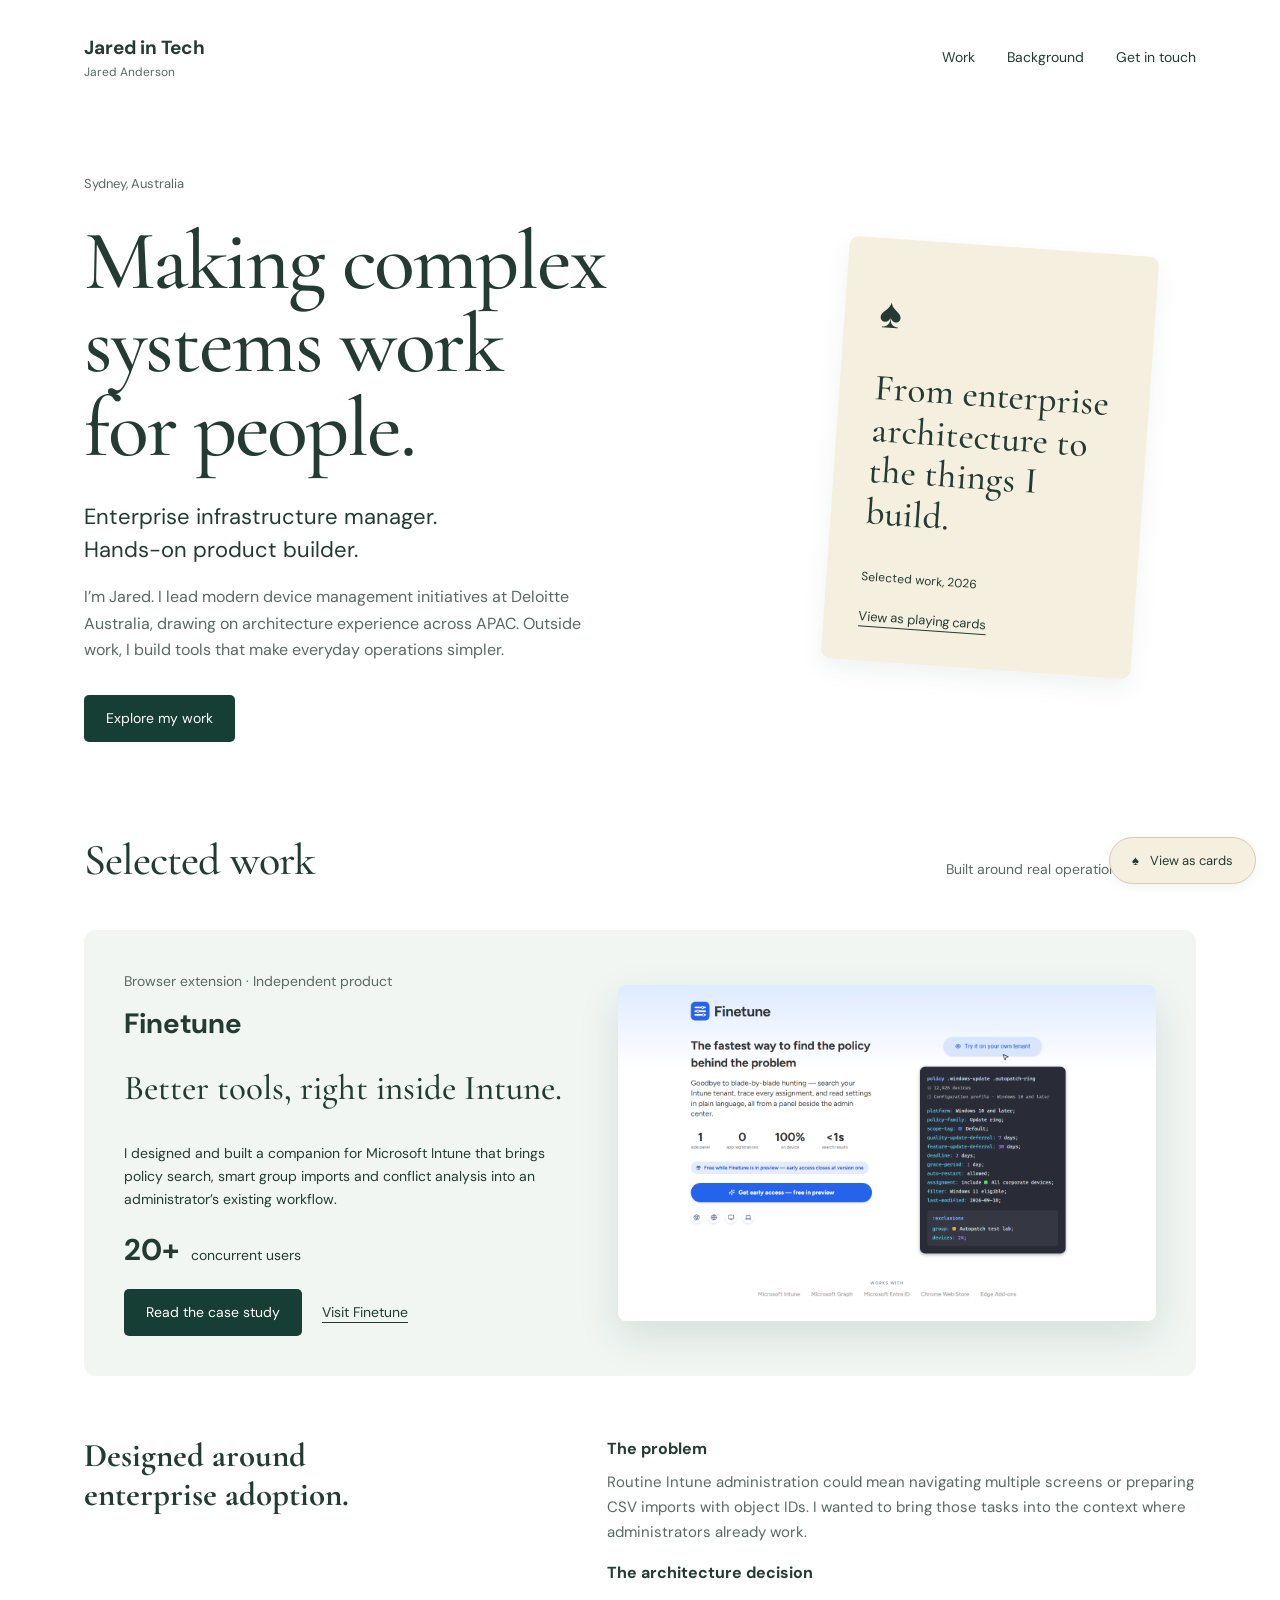
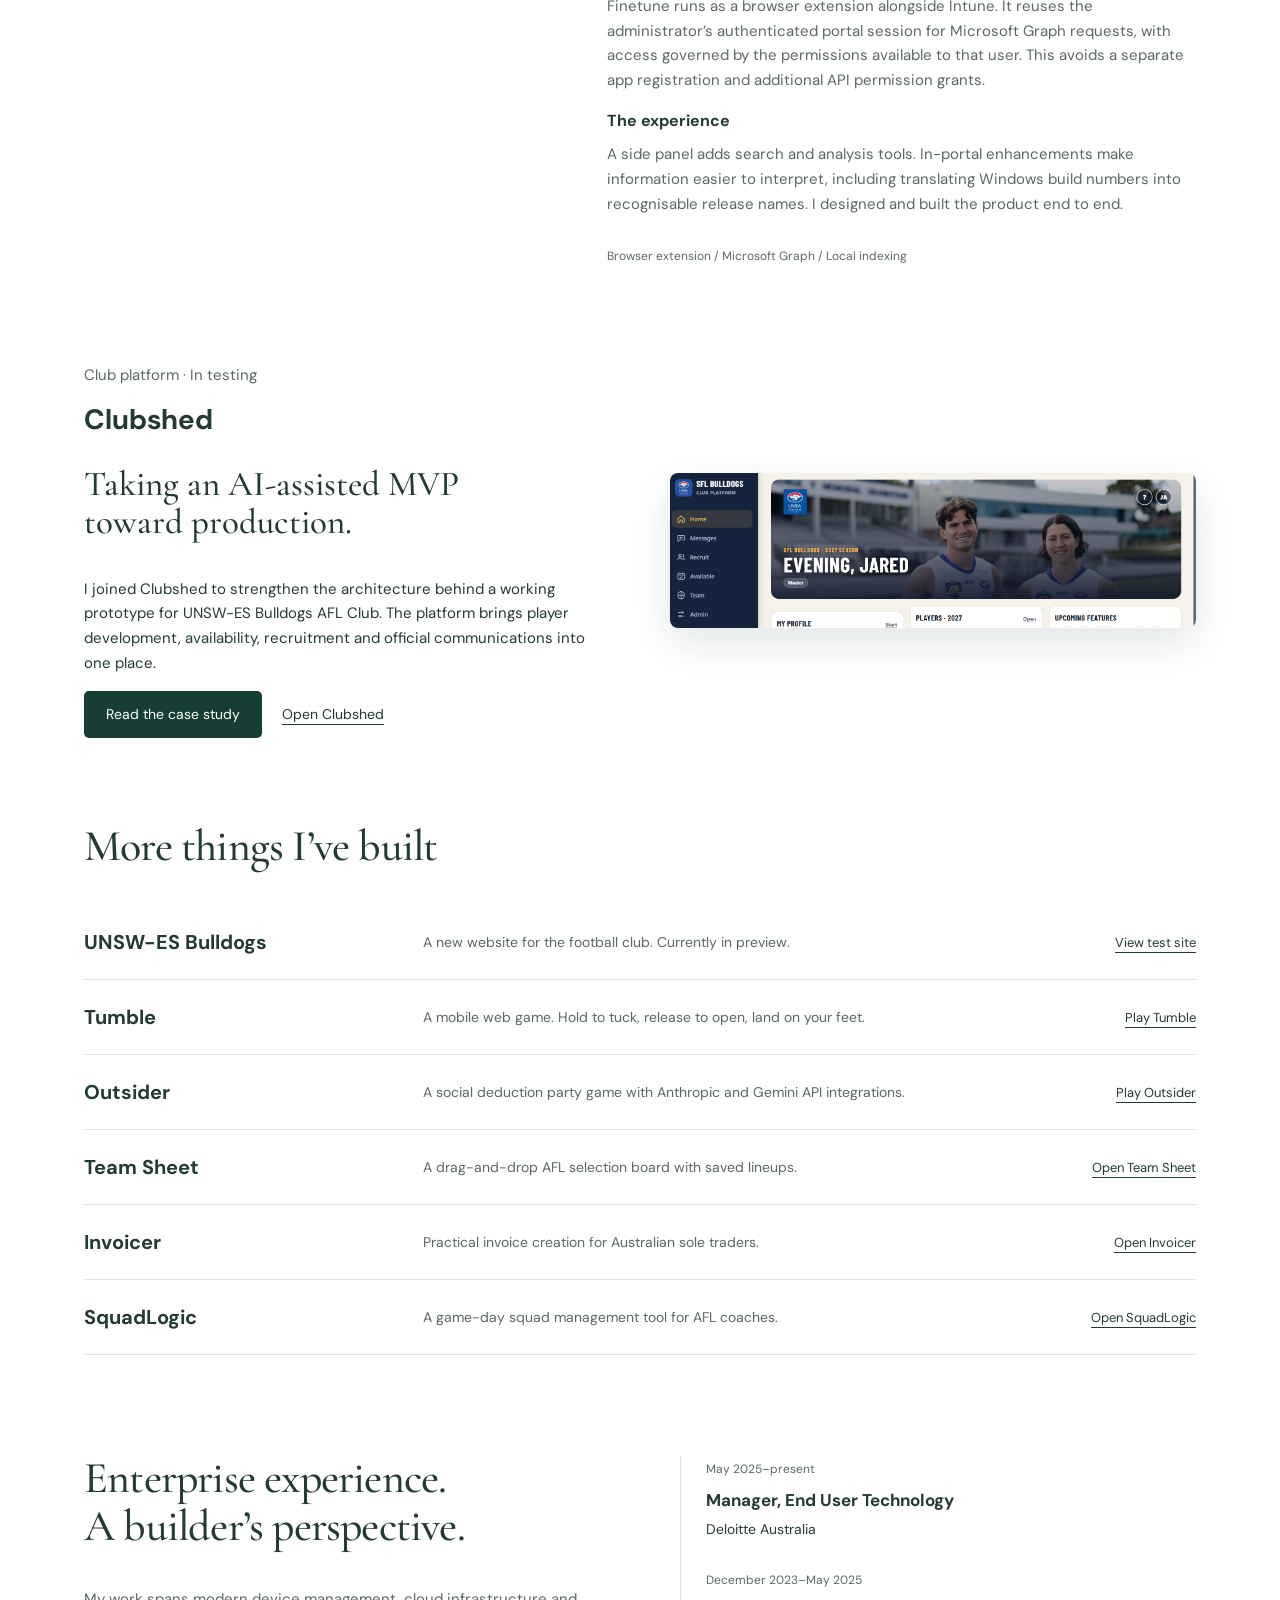
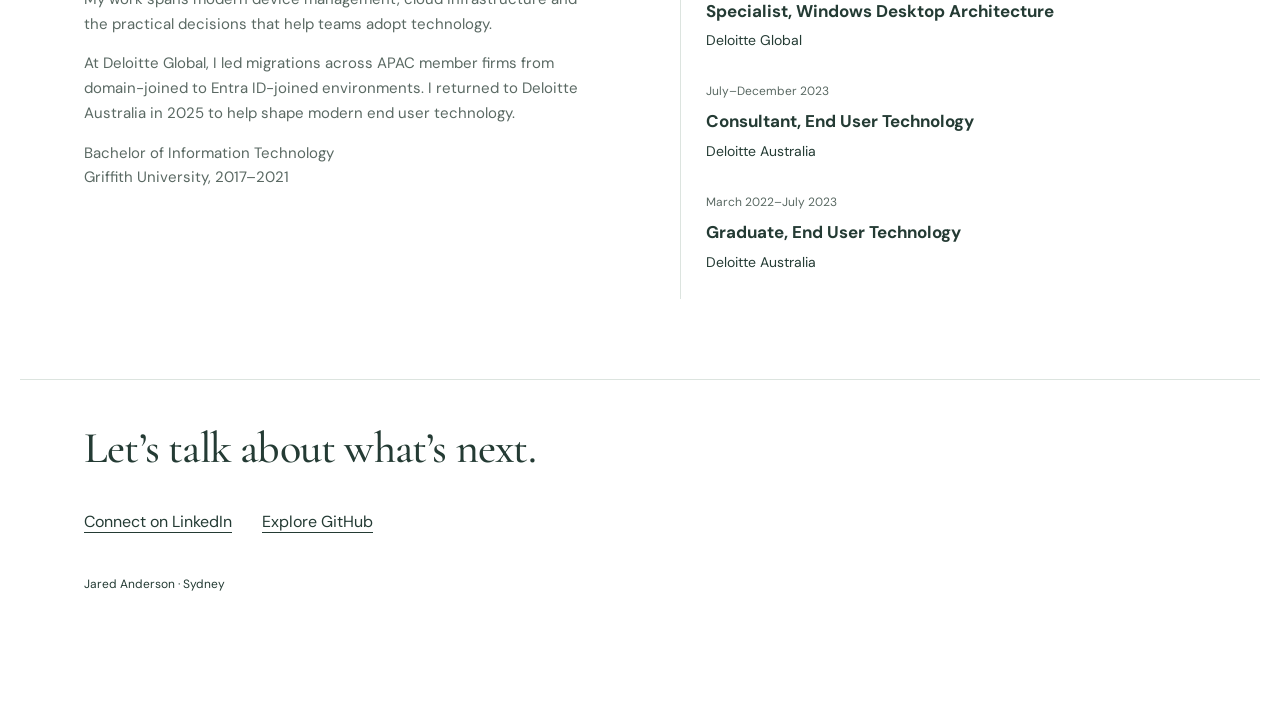
==== index.html @ 67d34db1 "Add portfolio favicon and site metadata" ====
<!doctype html>
<html lang="en"><head><meta charset="utf-8"><meta name="viewport" content="width=device-width,initial-scale=1"><meta name="theme-color" content="#ffffff"><title>Jared Anderson — Architecture & products</title><link rel="preconnect" href="https://fonts.googleapis.com"><link rel="preconnect" href="https://fonts.gstatic.com" crossorigin><link href="https://fonts.googleapis.com/css2?family=Cormorant+Garamond:wght@500;600&family=DM+Sans:wght@400;500;600;700&display=swap" rel="stylesheet"><link rel="stylesheet" href="style.css">
  <link rel="icon" href="/favicon.ico" sizes="any">
  <link rel="apple-touch-icon" href="/assets/apple-touch-icon.png">
  <link rel="canonical" href="https://jaredin.tech/">
  <meta name="description" content="Enterprise infrastructure and independent product work by Jared Anderson. Explore Finetune, Clubshed and selected projects.">
  <meta property="og:type" content="website">
  <meta property="og:title" content="Jared Anderson | Architecture &amp; products">
  <meta property="og:description" content="Enterprise infrastructure and independent product work by Jared Anderson. Explore Finetune, Clubshed and selected projects.">
  <meta property="og:url" content="https://jaredin.tech/">
  <meta property="og:image" content="https://jaredin.tech/assets/portfolio-share.png">
  <meta property="og:image:alt" content="Jared Anderson — architecture and products portfolio">
  <meta name="twitter:card" content="summary_large_image">
</head>
<body><a class="skip" href="#main">Skip to content</a><header><a class="brand" href="index.html">Jared in Tech<span>Jared Anderson</span></a><nav aria-label="Main navigation"><a href="#work">Work</a><a href="#background">Background</a><a href="https://www.linkedin.com/in/jando-/">Get in touch</a></nav></header>
<main id="main"><section class="hero"><div><p class="intro">Sydney, Australia</p><h1>Making complex<br>systems work<br>for people.</h1><p class="lead">Enterprise infrastructure manager.<br>Hands-on product builder.</p><p class="bio">I’m Jared. I lead modern device management initiatives at Deloitte Australia, drawing on architecture experience across APAC. Outside work, I build tools that make everyday operations simpler.</p><a class="button" href="#work">Explore my work</a></div><aside class="hero-note"><span class="suit" aria-hidden="true">♠</span><p>From enterprise<br>architecture to<br>the things I build.</p><span>Selected work, 2026</span><a href="cards.html">View as playing cards</a></aside></section>
<section id="work" class="work"><div class="section-title"><h2>Selected work</h2><p>Built around real operational problems.</p></div><article id="finetune" class="feature"><div class="project-copy"><p class="context">Browser extension · Independent product</p><h3>Finetune</h3><p class="project-lead">Better tools, right inside Intune.</p><p>I designed and built a companion for Microsoft Intune that brings policy search, smart group imports and conflict analysis into an administrator’s existing workflow.</p><p class="result"><strong>20+</strong> concurrent users</p><div class="links"><a class="button" href="#finetune-story">Read the case study</a><a href="https://finetune.tools">Visit Finetune</a></div></div><a class="product-image" href="https://finetune.tools" aria-label="Visit Finetune"><img src="assets/finetune-preview.png" alt="Finetune interface preview" width="1200" height="800"></a></article>
<div id="finetune-story" class="story"><h3>Designed around enterprise adoption.</h3><div><h4>The problem</h4><p>Routine Intune administration could mean navigating multiple screens or preparing CSV imports with object IDs. I wanted to bring those tasks into the context where administrators already work.</p><h4>The architecture decision</h4><p>Finetune runs as a browser extension alongside Intune. It reuses the administrator’s authenticated portal session for Microsoft Graph requests, with access governed by the permissions available to that user. This avoids a separate app registration and additional API permission grants.</p><h4>The experience</h4><p>A side panel adds search and analysis tools. In-portal enhancements make information easier to interpret, including translating Windows build numbers into recognisable release names. I designed and built the product end to end.</p><p class="stack">Browser extension / Microsoft Graph / Local indexing</p></div></div>
<article id="clubshed" class="clubshed"><div><p class="context">Club platform · In testing</p><h3>Clubshed</h3><p class="project-lead">Taking an AI-assisted MVP<br>toward production.</p><p>I joined Clubshed to strengthen the architecture behind a working prototype for UNSW-ES Bulldogs AFL Club. The platform brings player development, availability, recruitment and official communications into one place.</p><div class="links"><a class="button" href="clubshed.html">Read the case study</a><a href="https://unsw.clubshed.app/">Open Clubshed</a></div></div><a class="product-image" href="https://unsw.clubshed.app/"><img src="assets/clubshed-dashboard.png" width="1657" height="488" alt="Clubshed dashboard for UNSW-ES Bulldogs showing the club banner and navigation" loading="lazy"></a></article>

<div class="section-title"><h2>More things I’ve built</h2></div><div class="project-list">
<a href="https://newbulldogs.clubshed.app"><h3>UNSW-ES Bulldogs</h3><p>A new website for the football club. Currently in preview.</p><span>View test site</span></a>
<a href="tumble.html"><h3>Tumble</h3><p>A mobile web game. Hold to tuck, release to open, land on your feet.</p><span>Play Tumble</span></a>
<a href="https://jaredando.github.io/Outsider"><h3>Outsider</h3><p>A social deduction party game with Anthropic and Gemini API integrations.</p><span>Play Outsider</span></a>
<a href="https://jaredando.github.io/AFLselector/?view=1"><h3>Team Sheet</h3><p>A drag-and-drop AFL selection board with saved lineups.</p><span>Open Team Sheet</span></a>
<a href="https://jaredando.github.io/soletrader"><h3>Invoicer</h3><p>Practical invoice creation for Australian sole traders.</p><span>Open Invoicer</span></a>
<a href="https://jaredando.github.io/SquadLogic"><h3>SquadLogic</h3><p>A game-day squad management tool for AFL coaches.</p><span>Open SquadLogic</span></a></div></section>
<section id="background" class="background"><div><h2>Enterprise experience.<br>A builder’s perspective.</h2><p>My work spans modern device management, cloud infrastructure and the practical decisions that help teams adopt technology.</p><p>At Deloitte Global, I led migrations across APAC member firms from domain-joined to Entra ID-joined environments. I returned to Deloitte Australia in 2025 to help shape modern end user technology.</p><p>Bachelor of Information Technology<br>Griffith University, 2017–2021</p></div><ol class="career"><li><span>May 2025–present</span><h3>Manager, End User Technology</h3><p>Deloitte Australia</p></li><li><span>December 2023–May 2025</span><h3>Specialist, Windows Desktop Architecture</h3><p>Deloitte Global</p></li><li><span>July–December 2023</span><h3>Consultant, End User Technology</h3><p>Deloitte Australia</p></li><li><span>March 2022–July 2023</span><h3>Graduate, End User Technology</h3><p>Deloitte Australia</p></li></ol></section></main>
<footer><h2>Let’s talk about what’s next.</h2><div><a href="https://www.linkedin.com/in/jando-/">Connect on LinkedIn</a><a href="https://github.com/jaredando">Explore GitHub</a></div><p>Jared Anderson · Sydney</p></footer><a class="mode" href="cards.html"><span aria-hidden="true">♠</span> View as cards</a></body></html>
---- style.css ----
:root{--green:#173e34;--ink:#243b34;--muted:#5a6963;--cream:#f5efdf;--line:#dce4df}*{box-sizing:border-box}html{scroll-behavior:smooth;scroll-padding-top:30px}body{margin:0;background:white;color:var(--ink);font:16px/1.65 'DM Sans',sans-serif}a{color:inherit;text-underline-offset:5px}a:hover{color:#326f56}a:focus-visible,summary:focus-visible{outline:3px solid #b78932;outline-offset:5px}header,main,footer{max-width:1240px;margin:auto;padding-left:64px;padding-right:64px}header{display:flex;justify-content:space-between;align-items:center;padding-top:32px;padding-bottom:25px}.brand{text-decoration:none;font-size:19px;font-weight:700}.brand span{display:block;font-weight:400;font-size:12px;color:var(--muted)}nav{display:flex;gap:32px}nav a{font-size:14px;text-decoration:none;padding:10px 0}h1,h2,h3,p{margin-top:0}h1,h2,.project-lead,.hero-note p{font-family:'Cormorant Garamond',serif;font-weight:500}h1{font-size:clamp(55px,6.6vw,88px);line-height:.99;letter-spacing:-2px;margin:25px 0 30px}h2{font-size:44px;line-height:1.08;letter-spacing:-.8px}h3{font-size:28px;line-height:1.2}p{max-width:65ch}h1,h2,h3{text-wrap:balance}.hero{display:grid;grid-template-columns:1.5fr 1fr;gap:80px;align-items:center;padding:65px 0 95px}.intro,.context{font-size:13px;color:var(--muted)}.lead{font-size:22px;line-height:1.5;margin-bottom:18px}.bio{max-width:500px;color:var(--muted)}.button{display:inline-block;background:var(--green);color:white;padding:12px 22px;border-radius:5px;text-decoration:none;font-size:14px}.button:hover{background:#275b48;color:white}.hero .button{margin-top:15px}.hero-note{background:var(--cream);padding:40px 35px 32px;border-radius:9px;transform:rotate(4deg);max-width:310px;justify-self:center;box-shadow:0 10px 25px #173e3410}.suit{font-size:42px}.hero-note p{font-size:37px;line-height:1.12;margin:20px 0 35px}.hero-note>span:last-of-type{font-size:12px;display:block}.hero-note a{font-size:13px;display:inline-block;margin-top:18px}.section-title{display:flex;align-items:baseline;justify-content:space-between;gap:20px;margin-bottom:35px}.section-title h2{margin-bottom:0}.section-title p{color:var(--muted);font-size:14px}.feature{display:grid;grid-template-columns:1fr 1.2fr;gap:45px;align-items:center;background:#f1f6f3;border-radius:12px;padding:40px}.project-lead{font-size:35px;line-height:1.1}.project-copy>p:not(.project-lead){font-size:14px}.result strong{font-size:30px;margin-right:8px}.links{display:flex;gap:20px;align-items:center;font-size:14px;flex-wrap:wrap}.product-image{display:block}.product-image img{display:block;width:100%;height:auto;border-radius:8px;box-shadow:0 15px 40px #173e3420}.story{display:grid;grid-template-columns:1fr 1.3fr;gap:70px;padding:60px 0 85px}.story h3{font-family:'Cormorant Garamond',serif;font-size:33px}.story h4{font-size:16px;margin:0 0 8px}.story p{font-size:15px;color:var(--muted)}.stack{font-size:12px!important;padding-top:15px}.clubshed{display:grid;grid-template-columns:1fr 1fr;gap:60px;align-items:center}.clubshed p{font-size:15px}.clubshed .project-lead{font-size:35px}.architecture{background:var(--green);color:white;border-radius:12px;padding:38px 25px;text-align:center}.architecture>span{display:block;padding:12px;border:1px solid #86a294;border-radius:5px}.branch{display:grid;grid-template-columns:1fr 1fr;gap:15px;padding-top:35px}.branch>div{background:#ffffff0d;border:1px solid #86a294;border-radius:5px;padding:18px 8px}.branch b{font-size:13px}.branch p,.architecture>p{font-size:12px;margin:8px 0}.architecture>p{margin-top:24px}.project-list>a{display:grid;grid-template-columns:1fr 2fr 120px;gap:25px;align-items:center;padding:25px 0;border-bottom:1px solid var(--line);text-decoration:none}.project-list h3{font-size:20px;margin:0}.project-list p{font-size:14px;margin:0;color:var(--muted)}.project-list span{font-size:13px;text-align:right;text-decoration:underline}.background{display:grid;grid-template-columns:1fr 1fr;gap:80px;padding:100px 0 80px}.background>div>p{color:var(--muted);font-size:15px}.career{list-style:none;margin:0;padding:0}.career li{padding:0 0 25px 25px;border-left:1px solid var(--line)}.career span{font-size:12px;color:var(--muted)}.career h3{font-size:17px;margin:8px 0}.career p{font-size:14px;margin:0}footer{padding-top:45px;padding-bottom:100px;border-top:1px solid var(--line)}footer div{display:flex;gap:30px}footer p{font-size:12px;margin-top:40px}.mode{position:fixed;bottom:24px;right:24px;background:var(--cream);border:1px solid #d7cbb0;border-radius:30px;padding:12px 22px;font-size:13px;text-decoration:none;box-shadow:0 3px 12px #173e3410}.mode span{margin-right:8px}.skip{position:fixed;top:-70px;left:10px;background:white;padding:10px;z-index:5}.skip:focus{top:10px}@media(max-width:800px){header,main,footer{padding-left:25px;padding-right:25px}nav{gap:18px}.hero{gap:30px;padding-top:30px}.hero-note{padding:25px 20px}.hero-note p{font-size:28px}.feature{padding:25px;gap:25px;grid-template-columns:1fr}.story,.clubshed,.background{gap:30px}.section-title{display:block}.section-title p{margin-top:15px}.project-list>a{grid-template-columns:1fr 2fr}.project-list span{grid-column:2;text-align:left}.hero{grid-template-columns:1fr}.hero-note{display:none}.story,.clubshed,.background{grid-template-columns:1fr}.story{padding:35px 0 60px}.background{padding-top:65px}.brand{font-size:16px}nav a{font-size:12px}h2{font-size:36px}.mode{bottom:15px;right:15px}.project-list>a{gap:12px}.project-list h3{font-size:18px}}@media(prefers-reduced-motion:reduce){html{scroll-behavior:auto}}
#clubshed{margin-bottom:85px}#deployment{margin-top:0}main:has(#deployment){padding-bottom:70px}

@keyframes card-invitation {
  0%, 93%, 100% { transform: translateY(0) rotate(0); }
  95% { transform: translateY(-6px) rotate(-3deg); }
  97% { transform: translateY(0) rotate(1deg); }
  98% { transform: translateY(-2px) rotate(0); }
}

@media (prefers-reduced-motion: no-preference) {
  .mode {
    transform-origin: 80% 100%;
    animation: card-invitation 19s -12s 3;
  }

  .mode:hover, .mode:focus-visible {
    animation: none;
  }
}

nav a { display: inline-flex; align-items: center; min-height: 44px; }
.mode { min-height: 44px; bottom: max(16px, env(safe-area-inset-bottom)); }
@media (max-width: 420px) {
  header { flex-wrap: wrap; gap: 10px; }
  nav { flex-wrap: wrap; }
}
@media (max-width: 800px) {
  .story p, .clubshed p, .background > div > p,
  .project-list p, .project-copy > p:not(.context):not(.project-lead) { font-size: 16px; }
}
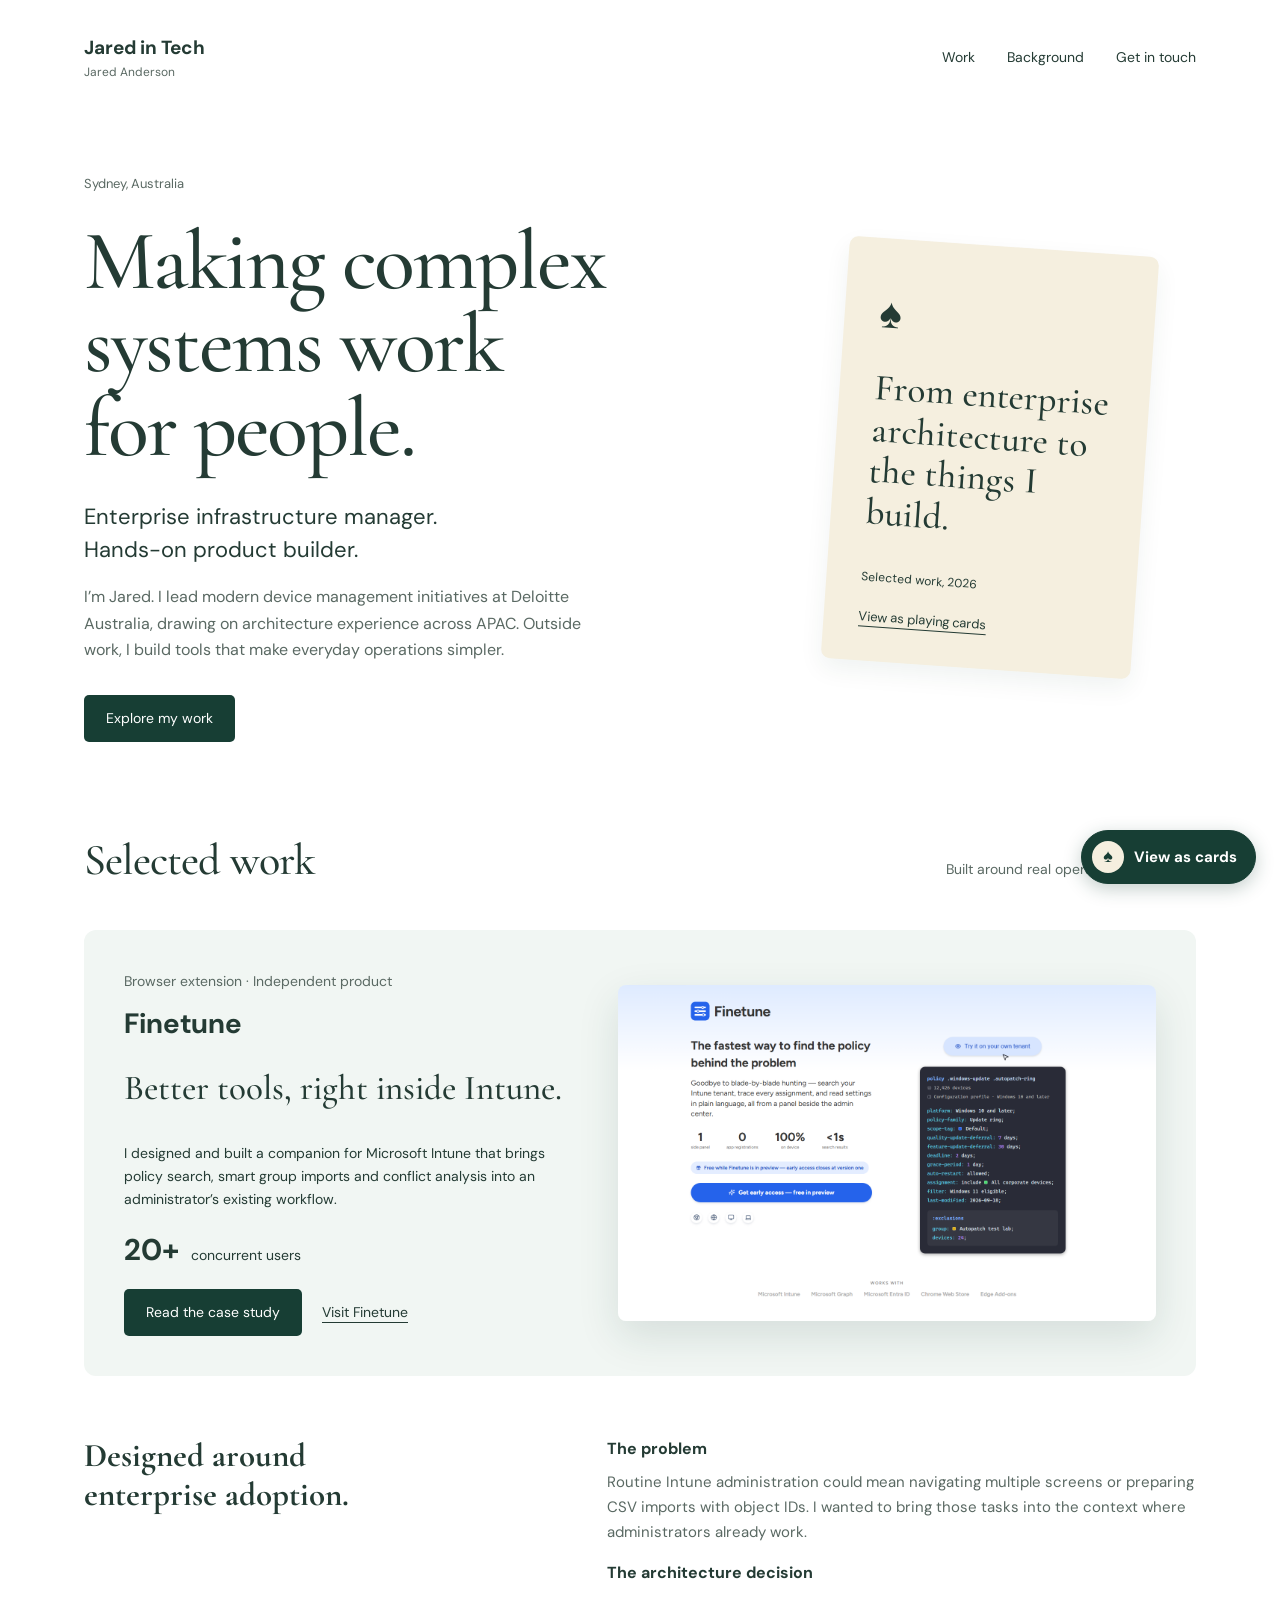
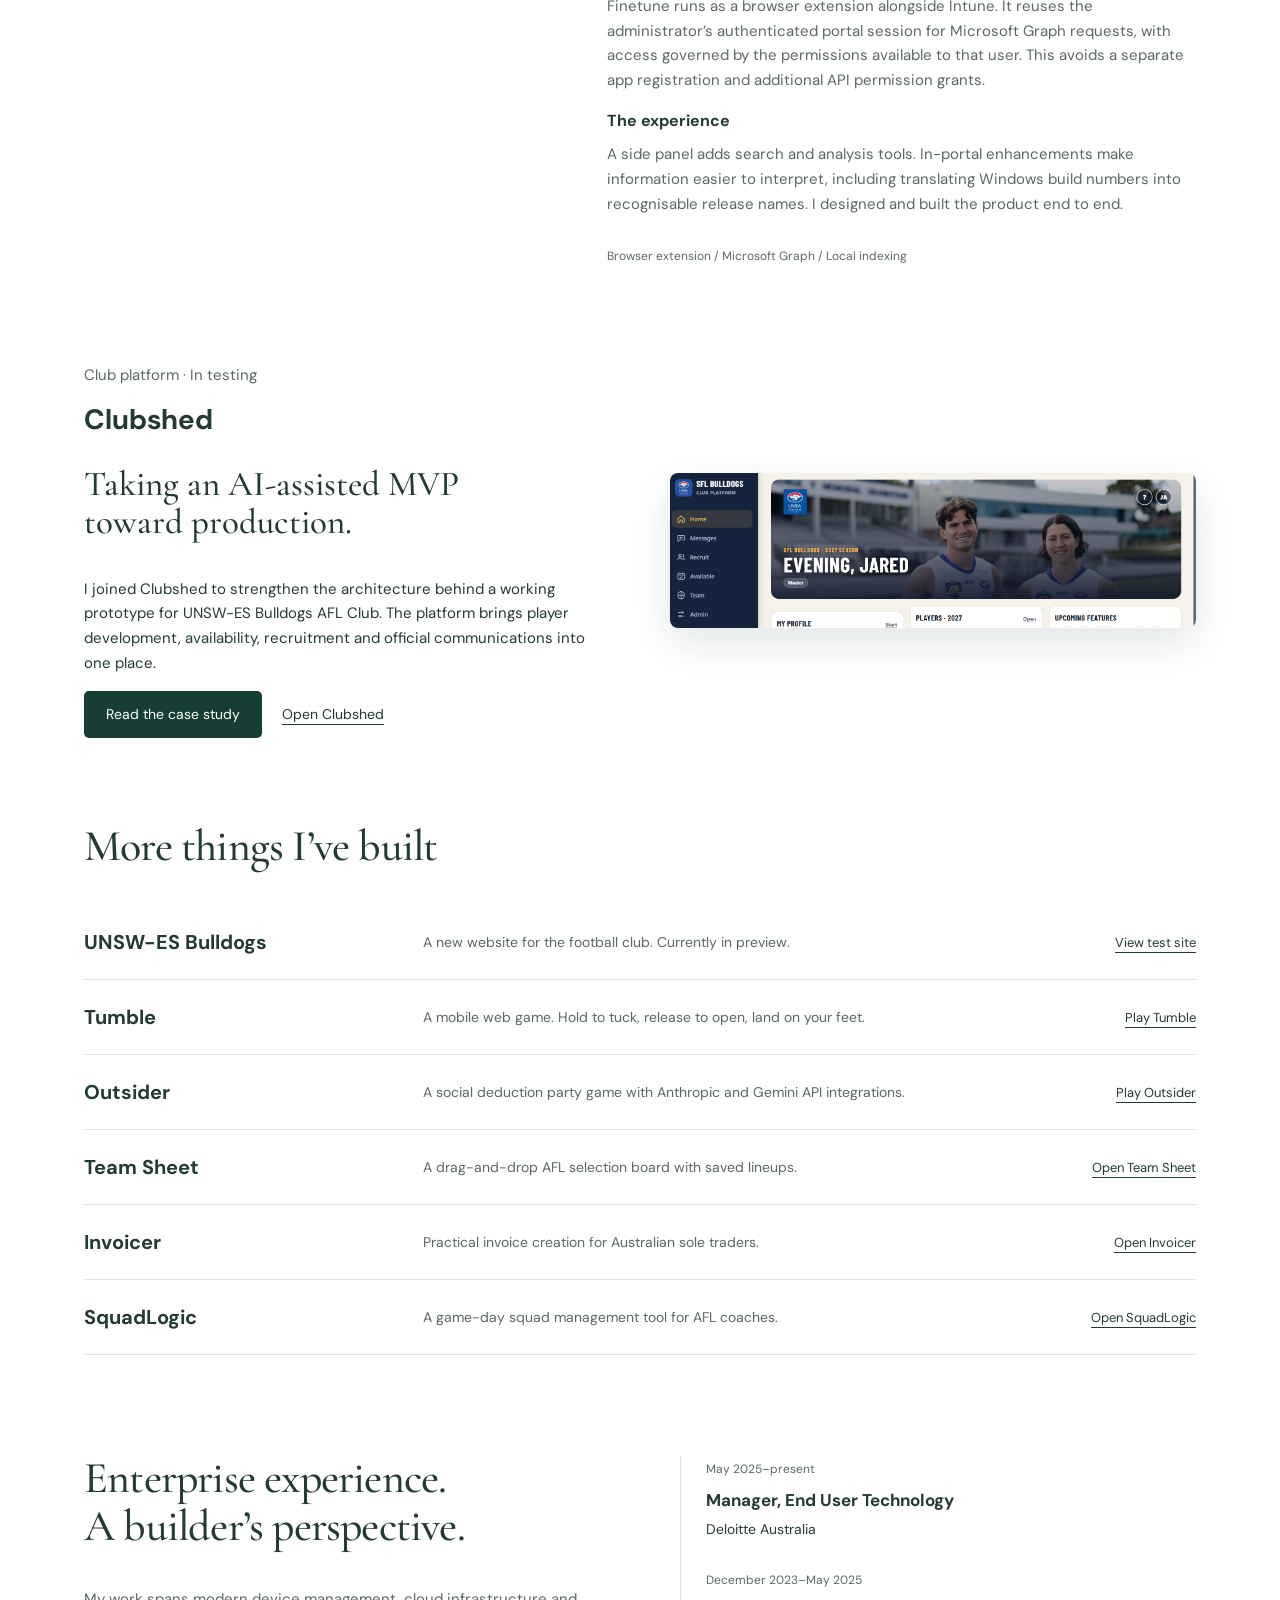
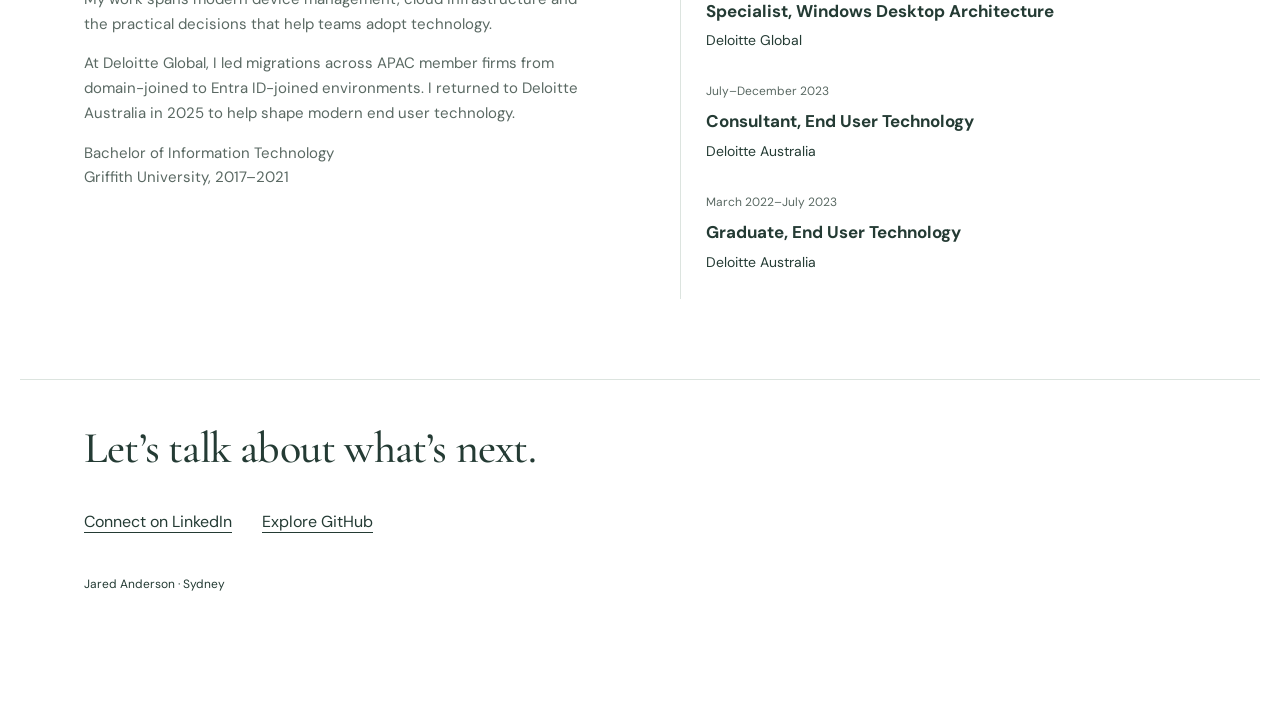
==== commit 93cd994c: "Turn the page when switching portfolio modes" ====
--- a/index.html
+++ b/index.html
@@ -11,6 +11,7 @@
   <meta property="og:image" content="https://jaredin.tech/assets/portfolio-share.png">
   <meta property="og:image:alt" content="Jared Anderson — architecture and products portfolio">
   <meta name="twitter:card" content="summary_large_image">
+  <link rel="stylesheet" href="mode-transition.css">
 </head>
 <body><a class="skip" href="#main">Skip to content</a><header><a class="brand" href="index.html">Jared in Tech<span>Jared Anderson</span></a><nav aria-label="Main navigation"><a href="#work">Work</a><a href="#background">Background</a><a href="https://www.linkedin.com/in/jando-/">Get in touch</a></nav></header>
 <main id="main"><section class="hero"><div><p class="intro">Sydney, Australia</p><h1>Making complex<br>systems work<br>for people.</h1><p class="lead">Enterprise infrastructure manager.<br>Hands-on product builder.</p><p class="bio">I’m Jared. I lead modern device management initiatives at Deloitte Australia, drawing on architecture experience across APAC. Outside work, I build tools that make everyday operations simpler.</p><a class="button" href="#work">Explore my work</a></div><aside class="hero-note"><span class="suit" aria-hidden="true">♠</span><p>From enterprise<br>architecture to<br>the things I build.</p><span>Selected work, 2026</span><a href="cards.html">View as playing cards</a></aside></section>
--- a/style.css
+++ b/style.css
@@ -29,3 +29,38 @@
   .story p, .clubshed p, .background > div > p,
   .project-list p, .project-copy > p:not(.context):not(.project-lead) { font-size: 16px; }
 }
+
+.mode {
+  display: inline-flex;
+  align-items: center;
+  gap: 10px;
+  z-index: 10;
+  padding: 10px 18px 10px 10px;
+  background: var(--green);
+  color: #fff;
+  border-color: var(--green);
+  box-shadow: 0 5px 18px #173e3440;
+  font-size: 15px;
+  font-weight: 700;
+}
+
+.mode span {
+  display: grid;
+  place-items: center;
+  width: 32px;
+  height: 32px;
+  margin: 0;
+  border-radius: 50%;
+  background: var(--cream);
+  color: var(--green);
+  font-size: 18px;
+}
+
+.mode:hover {
+  background: #275b48;
+  color: #fff;
+}
+
+@media (prefers-reduced-motion: no-preference) {
+  .mode { animation-delay: -15s; }
+}
--- a/mode-transition.css
+++ b/mode-transition.css
@@ -0,0 +1,61 @@
+@view-transition {
+  navigation: auto;
+}
+
+@media (prefers-reduced-motion: no-preference) {
+  ::view-transition-group(root) {
+    perspective: 1800px;
+  }
+
+  ::view-transition-image-pair(root) {
+    isolation: isolate;
+  }
+
+  ::view-transition-old(root),
+  ::view-transition-new(root) {
+    mix-blend-mode: normal;
+    animation-duration: 720ms;
+    animation-timing-function: cubic-bezier(.45, .03, .23, 1);
+    animation-fill-mode: both;
+  }
+
+  ::view-transition-old(root) {
+    z-index: 2;
+    transform-origin: left center;
+    backface-visibility: hidden;
+    animation-name: portfolio-page-turn;
+  }
+
+  ::view-transition-new(root) {
+    z-index: 1;
+    animation-name: portfolio-page-reveal;
+  }
+
+  html[data-mode="cards"]::view-transition-old(root) {
+    transform-origin: right center;
+    animation-name: portfolio-page-turn-back;
+  }
+}
+
+@media (prefers-reduced-motion: reduce) {
+  ::view-transition-group(root),
+  ::view-transition-old(root),
+  ::view-transition-new(root) {
+    animation: none;
+  }
+}
+
+@keyframes portfolio-page-turn {
+  from { transform: rotateY(0); filter: brightness(1); box-shadow: 0 0 0 transparent; }
+  to { transform: rotateY(-94deg); filter: brightness(.72); box-shadow: 24px 0 70px #0007; }
+}
+
+@keyframes portfolio-page-turn-back {
+  from { transform: rotateY(0); filter: brightness(1); box-shadow: 0 0 0 transparent; }
+  to { transform: rotateY(94deg); filter: brightness(.72); box-shadow: -24px 0 70px #0007; }
+}
+
+@keyframes portfolio-page-reveal {
+  from { filter: brightness(.76); }
+  to { filter: brightness(1); }
+}
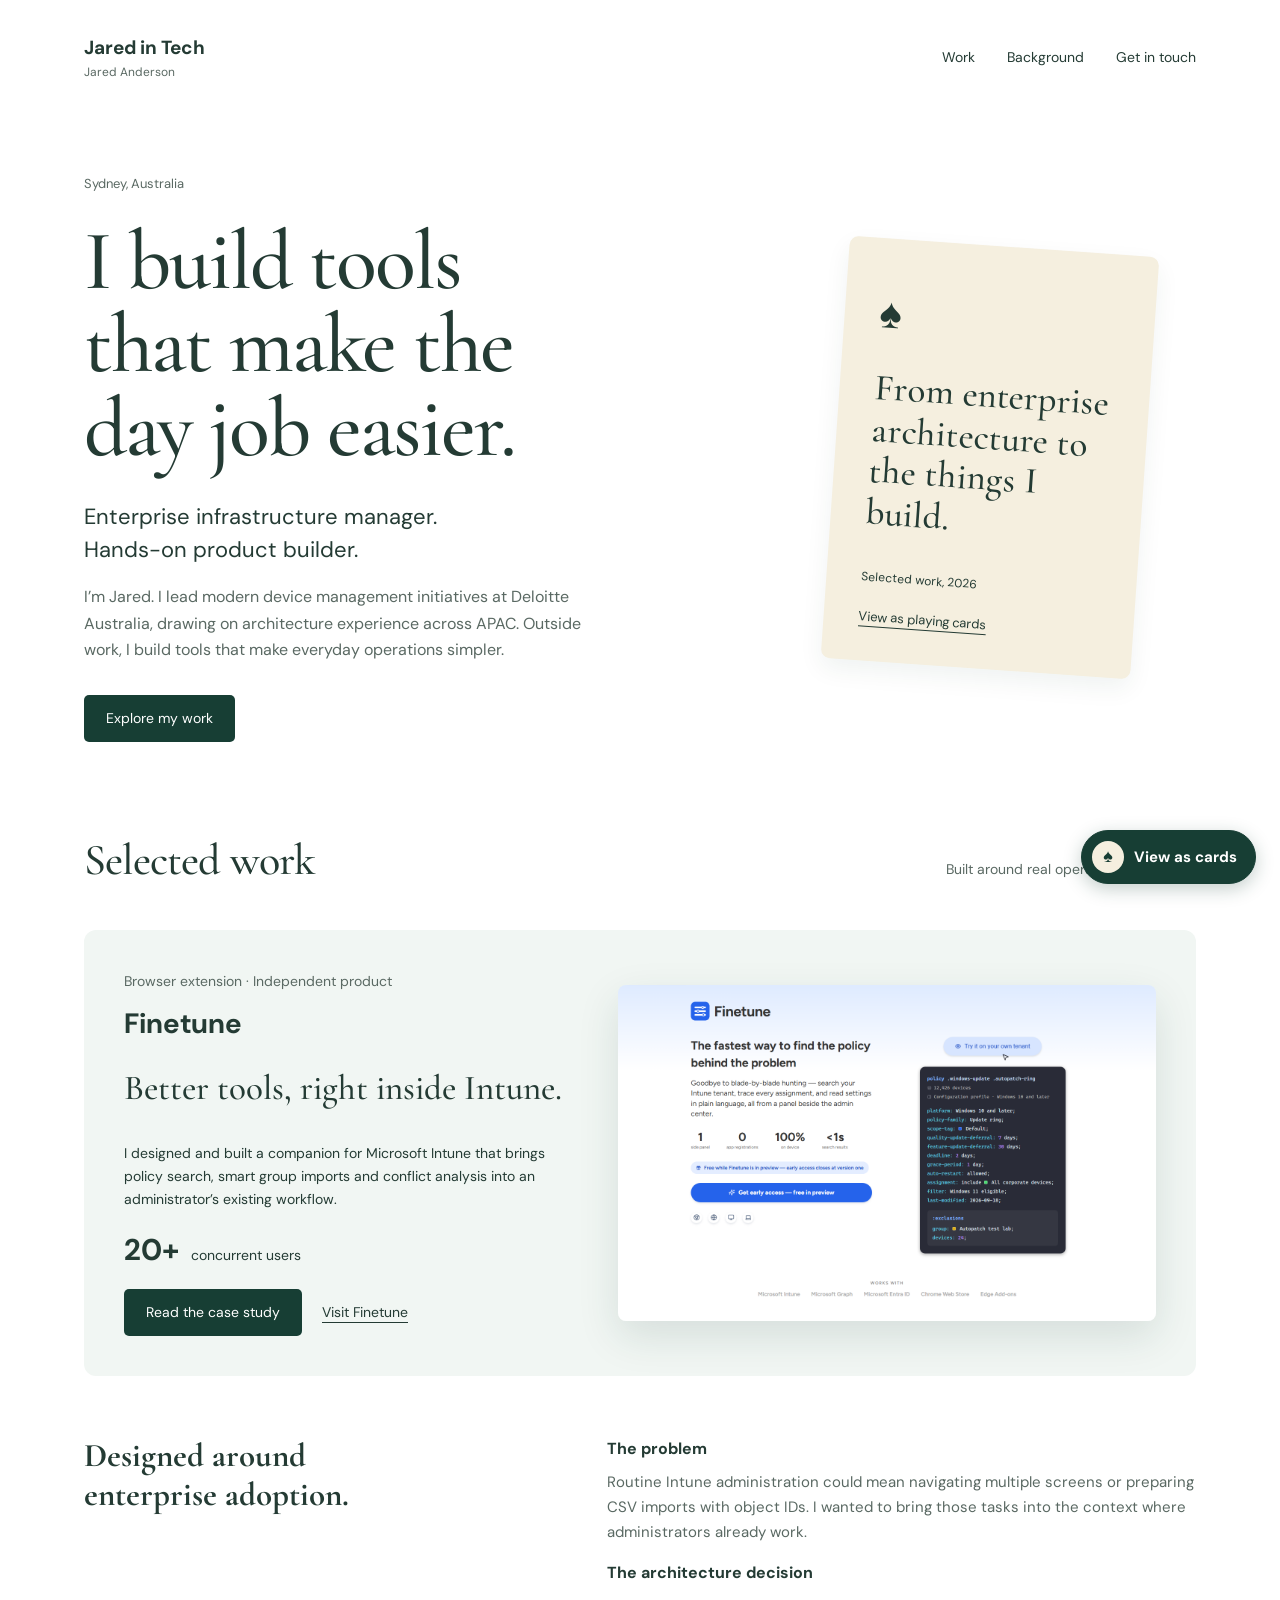
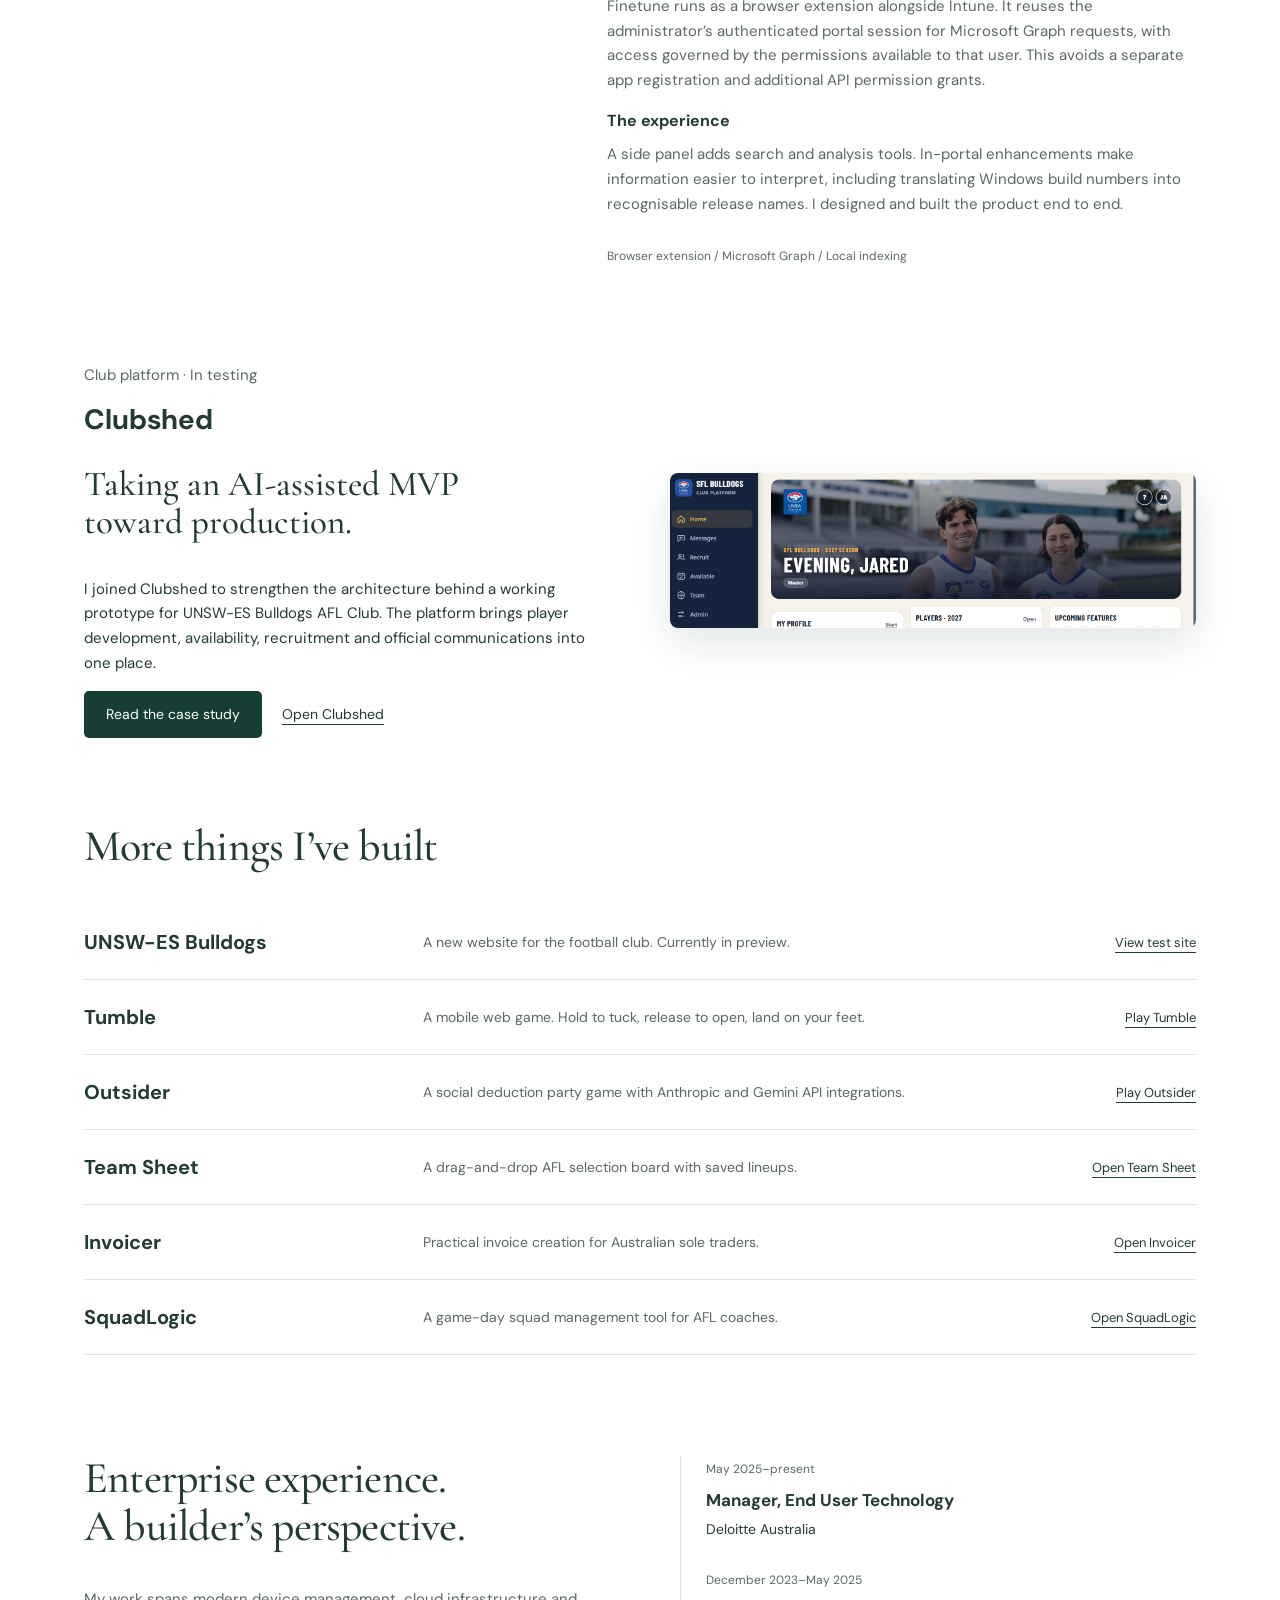
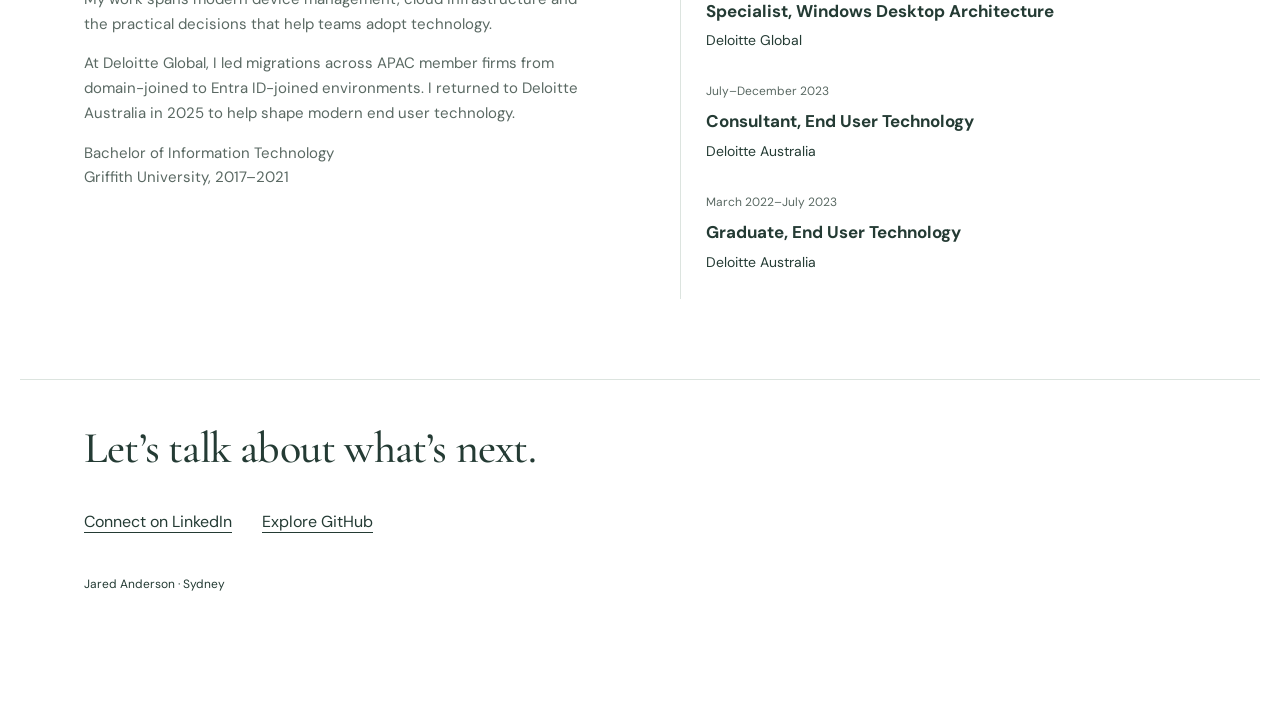
==== commit bddefcfa: "Write the homepage headline in Jared's voice" ====
--- a/index.html
+++ b/index.html
@@ -14,7 +14,7 @@
   <link rel="stylesheet" href="mode-transition.css">
 </head>
 <body><a class="skip" href="#main">Skip to content</a><header><a class="brand" href="index.html">Jared in Tech<span>Jared Anderson</span></a><nav aria-label="Main navigation"><a href="#work">Work</a><a href="#background">Background</a><a href="https://www.linkedin.com/in/jando-/">Get in touch</a></nav></header>
-<main id="main"><section class="hero"><div><p class="intro">Sydney, Australia</p><h1>Making complex<br>systems work<br>for people.</h1><p class="lead">Enterprise infrastructure manager.<br>Hands-on product builder.</p><p class="bio">I’m Jared. I lead modern device management initiatives at Deloitte Australia, drawing on architecture experience across APAC. Outside work, I build tools that make everyday operations simpler.</p><a class="button" href="#work">Explore my work</a></div><aside class="hero-note"><span class="suit" aria-hidden="true">♠</span><p>From enterprise<br>architecture to<br>the things I build.</p><span>Selected work, 2026</span><a href="cards.html">View as playing cards</a></aside></section>
+<main id="main"><section class="hero"><div><p class="intro">Sydney, Australia</p><h1>I build tools that make the day job easier.</h1><p class="lead">Enterprise infrastructure manager.<br>Hands-on product builder.</p><p class="bio">I’m Jared. I lead modern device management initiatives at Deloitte Australia, drawing on architecture experience across APAC. Outside work, I build tools that make everyday operations simpler.</p><a class="button" href="#work">Explore my work</a></div><aside class="hero-note"><span class="suit" aria-hidden="true">♠</span><p>From enterprise<br>architecture to<br>the things I build.</p><span>Selected work, 2026</span><a href="cards.html">View as playing cards</a></aside></section>
 <section id="work" class="work"><div class="section-title"><h2>Selected work</h2><p>Built around real operational problems.</p></div><article id="finetune" class="feature"><div class="project-copy"><p class="context">Browser extension · Independent product</p><h3>Finetune</h3><p class="project-lead">Better tools, right inside Intune.</p><p>I designed and built a companion for Microsoft Intune that brings policy search, smart group imports and conflict analysis into an administrator’s existing workflow.</p><p class="result"><strong>20+</strong> concurrent users</p><div class="links"><a class="button" href="#finetune-story">Read the case study</a><a href="https://finetune.tools">Visit Finetune</a></div></div><a class="product-image" href="https://finetune.tools" aria-label="Visit Finetune"><img src="assets/finetune-preview.png" alt="Finetune interface preview" width="1200" height="800"></a></article>
 <div id="finetune-story" class="story"><h3>Designed around enterprise adoption.</h3><div><h4>The problem</h4><p>Routine Intune administration could mean navigating multiple screens or preparing CSV imports with object IDs. I wanted to bring those tasks into the context where administrators already work.</p><h4>The architecture decision</h4><p>Finetune runs as a browser extension alongside Intune. It reuses the administrator’s authenticated portal session for Microsoft Graph requests, with access governed by the permissions available to that user. This avoids a separate app registration and additional API permission grants.</p><h4>The experience</h4><p>A side panel adds search and analysis tools. In-portal enhancements make information easier to interpret, including translating Windows build numbers into recognisable release names. I designed and built the product end to end.</p><p class="stack">Browser extension / Microsoft Graph / Local indexing</p></div></div>
 <article id="clubshed" class="clubshed"><div><p class="context">Club platform · In testing</p><h3>Clubshed</h3><p class="project-lead">Taking an AI-assisted MVP<br>toward production.</p><p>I joined Clubshed to strengthen the architecture behind a working prototype for UNSW-ES Bulldogs AFL Club. The platform brings player development, availability, recruitment and official communications into one place.</p><div class="links"><a class="button" href="clubshed.html">Read the case study</a><a href="https://unsw.clubshed.app/">Open Clubshed</a></div></div><a class="product-image" href="https://unsw.clubshed.app/"><img src="assets/clubshed-dashboard.png" width="1657" height="488" alt="Clubshed dashboard for UNSW-ES Bulldogs showing the club banner and navigation" loading="lazy"></a></article>
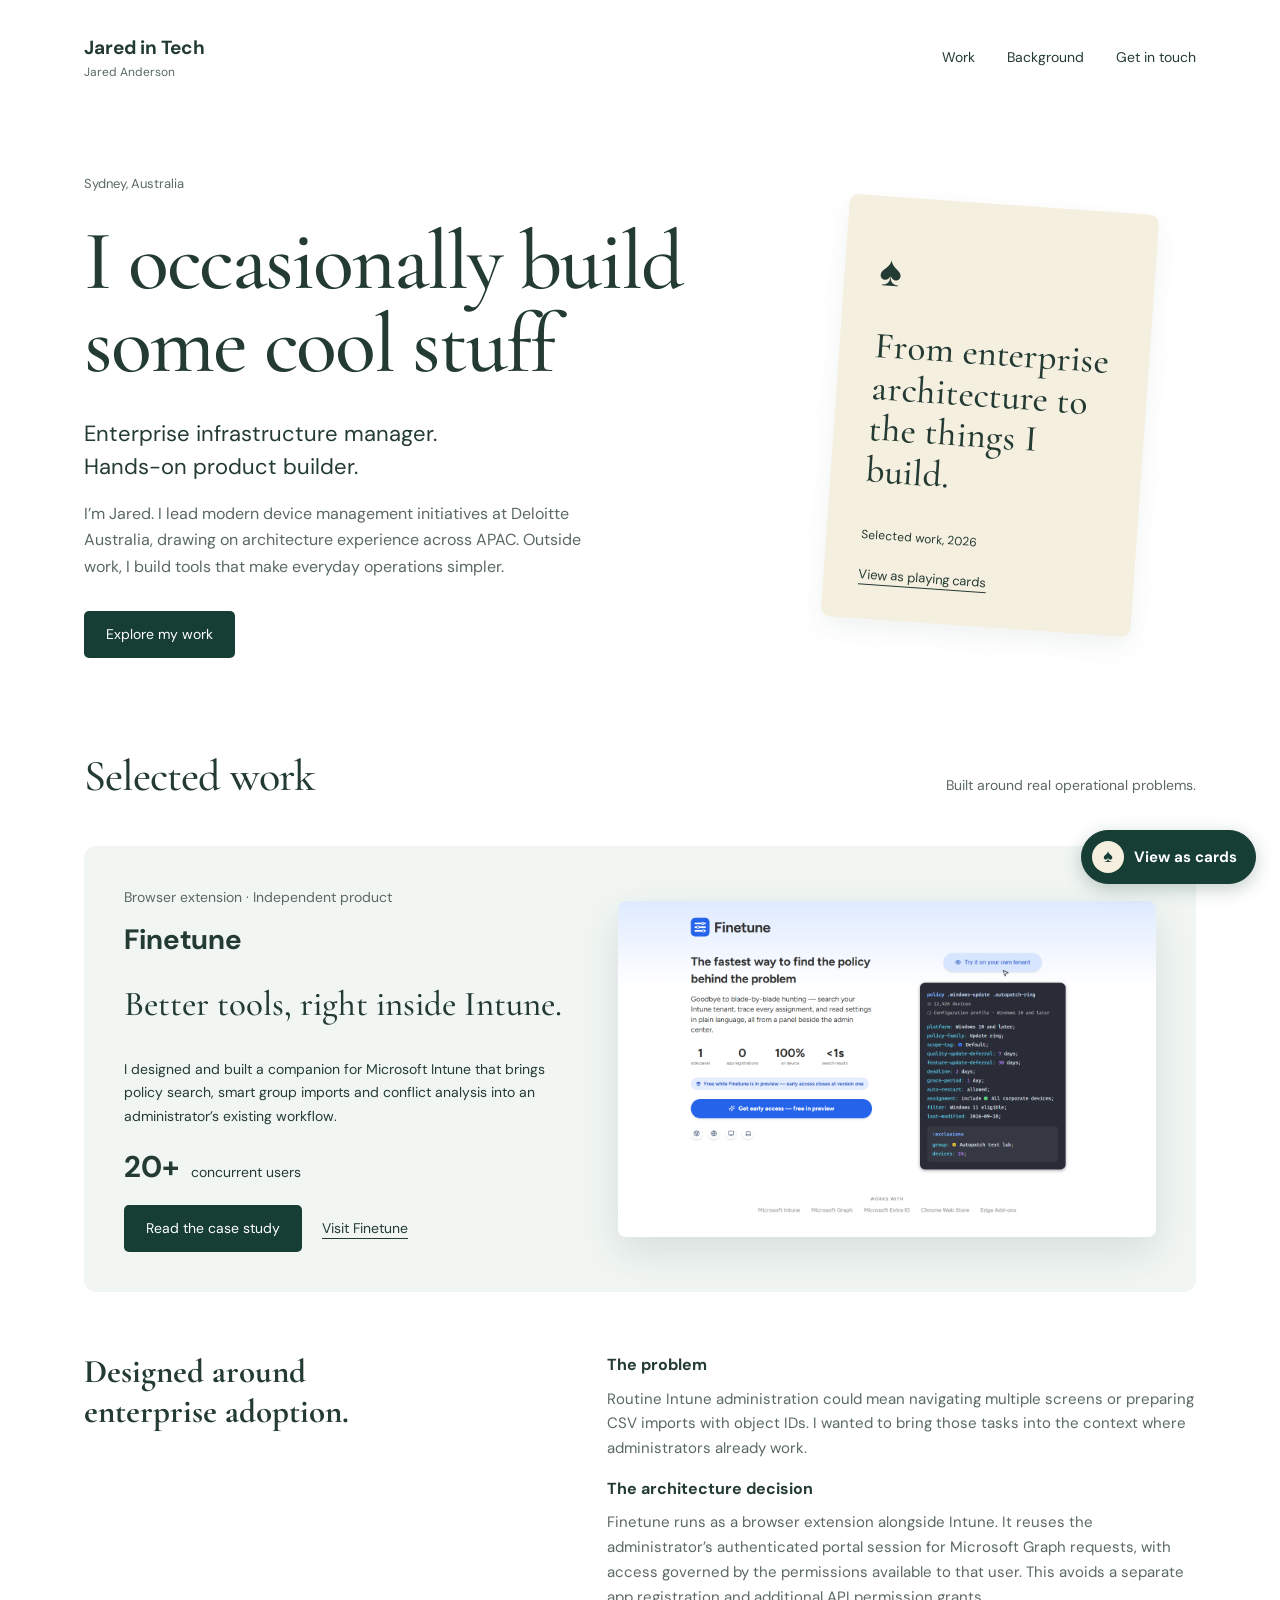
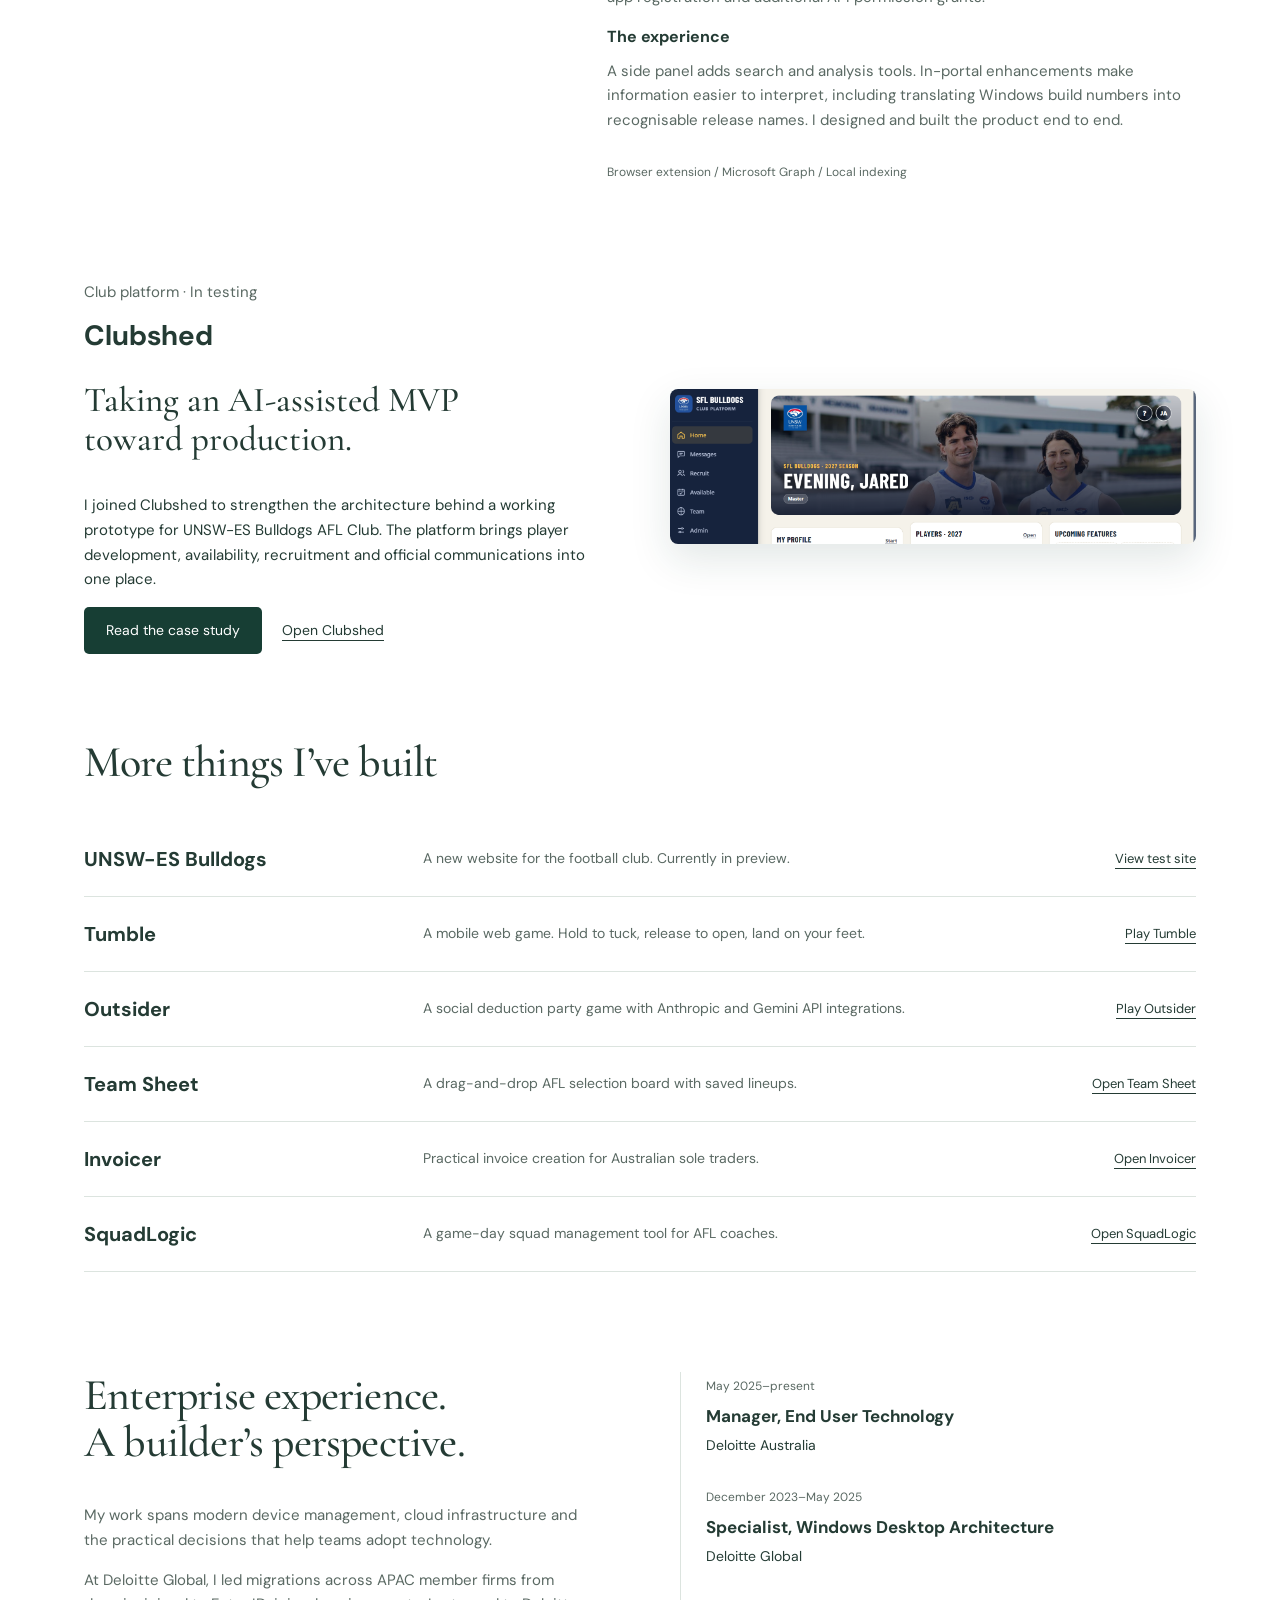
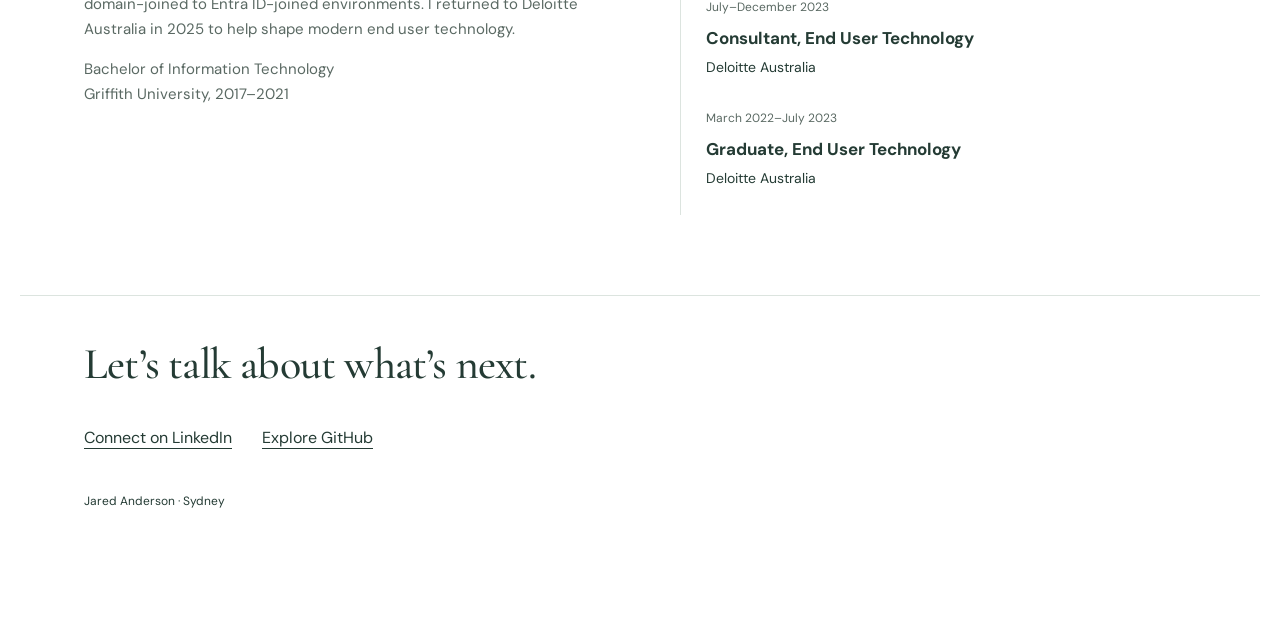
==== commit 4ba9b236: "Use Jared's own homepage headline" ====
--- a/index.html
+++ b/index.html
@@ -14,7 +14,7 @@
   <link rel="stylesheet" href="mode-transition.css">
 </head>
 <body><a class="skip" href="#main">Skip to content</a><header><a class="brand" href="index.html">Jared in Tech<span>Jared Anderson</span></a><nav aria-label="Main navigation"><a href="#work">Work</a><a href="#background">Background</a><a href="https://www.linkedin.com/in/jando-/">Get in touch</a></nav></header>
-<main id="main"><section class="hero"><div><p class="intro">Sydney, Australia</p><h1>I build tools that make the day job easier.</h1><p class="lead">Enterprise infrastructure manager.<br>Hands-on product builder.</p><p class="bio">I’m Jared. I lead modern device management initiatives at Deloitte Australia, drawing on architecture experience across APAC. Outside work, I build tools that make everyday operations simpler.</p><a class="button" href="#work">Explore my work</a></div><aside class="hero-note"><span class="suit" aria-hidden="true">♠</span><p>From enterprise<br>architecture to<br>the things I build.</p><span>Selected work, 2026</span><a href="cards.html">View as playing cards</a></aside></section>
+<main id="main"><section class="hero"><div><p class="intro">Sydney, Australia</p><h1>I occasionally build some cool stuff</h1><p class="lead">Enterprise infrastructure manager.<br>Hands-on product builder.</p><p class="bio">I’m Jared. I lead modern device management initiatives at Deloitte Australia, drawing on architecture experience across APAC. Outside work, I build tools that make everyday operations simpler.</p><a class="button" href="#work">Explore my work</a></div><aside class="hero-note"><span class="suit" aria-hidden="true">♠</span><p>From enterprise<br>architecture to<br>the things I build.</p><span>Selected work, 2026</span><a href="cards.html">View as playing cards</a></aside></section>
 <section id="work" class="work"><div class="section-title"><h2>Selected work</h2><p>Built around real operational problems.</p></div><article id="finetune" class="feature"><div class="project-copy"><p class="context">Browser extension · Independent product</p><h3>Finetune</h3><p class="project-lead">Better tools, right inside Intune.</p><p>I designed and built a companion for Microsoft Intune that brings policy search, smart group imports and conflict analysis into an administrator’s existing workflow.</p><p class="result"><strong>20+</strong> concurrent users</p><div class="links"><a class="button" href="#finetune-story">Read the case study</a><a href="https://finetune.tools">Visit Finetune</a></div></div><a class="product-image" href="https://finetune.tools" aria-label="Visit Finetune"><img src="assets/finetune-preview.png" alt="Finetune interface preview" width="1200" height="800"></a></article>
 <div id="finetune-story" class="story"><h3>Designed around enterprise adoption.</h3><div><h4>The problem</h4><p>Routine Intune administration could mean navigating multiple screens or preparing CSV imports with object IDs. I wanted to bring those tasks into the context where administrators already work.</p><h4>The architecture decision</h4><p>Finetune runs as a browser extension alongside Intune. It reuses the administrator’s authenticated portal session for Microsoft Graph requests, with access governed by the permissions available to that user. This avoids a separate app registration and additional API permission grants.</p><h4>The experience</h4><p>A side panel adds search and analysis tools. In-portal enhancements make information easier to interpret, including translating Windows build numbers into recognisable release names. I designed and built the product end to end.</p><p class="stack">Browser extension / Microsoft Graph / Local indexing</p></div></div>
 <article id="clubshed" class="clubshed"><div><p class="context">Club platform · In testing</p><h3>Clubshed</h3><p class="project-lead">Taking an AI-assisted MVP<br>toward production.</p><p>I joined Clubshed to strengthen the architecture behind a working prototype for UNSW-ES Bulldogs AFL Club. The platform brings player development, availability, recruitment and official communications into one place.</p><div class="links"><a class="button" href="clubshed.html">Read the case study</a><a href="https://unsw.clubshed.app/">Open Clubshed</a></div></div><a class="product-image" href="https://unsw.clubshed.app/"><img src="assets/clubshed-dashboard.png" width="1657" height="488" alt="Clubshed dashboard for UNSW-ES Bulldogs showing the club banner and navigation" loading="lazy"></a></article>
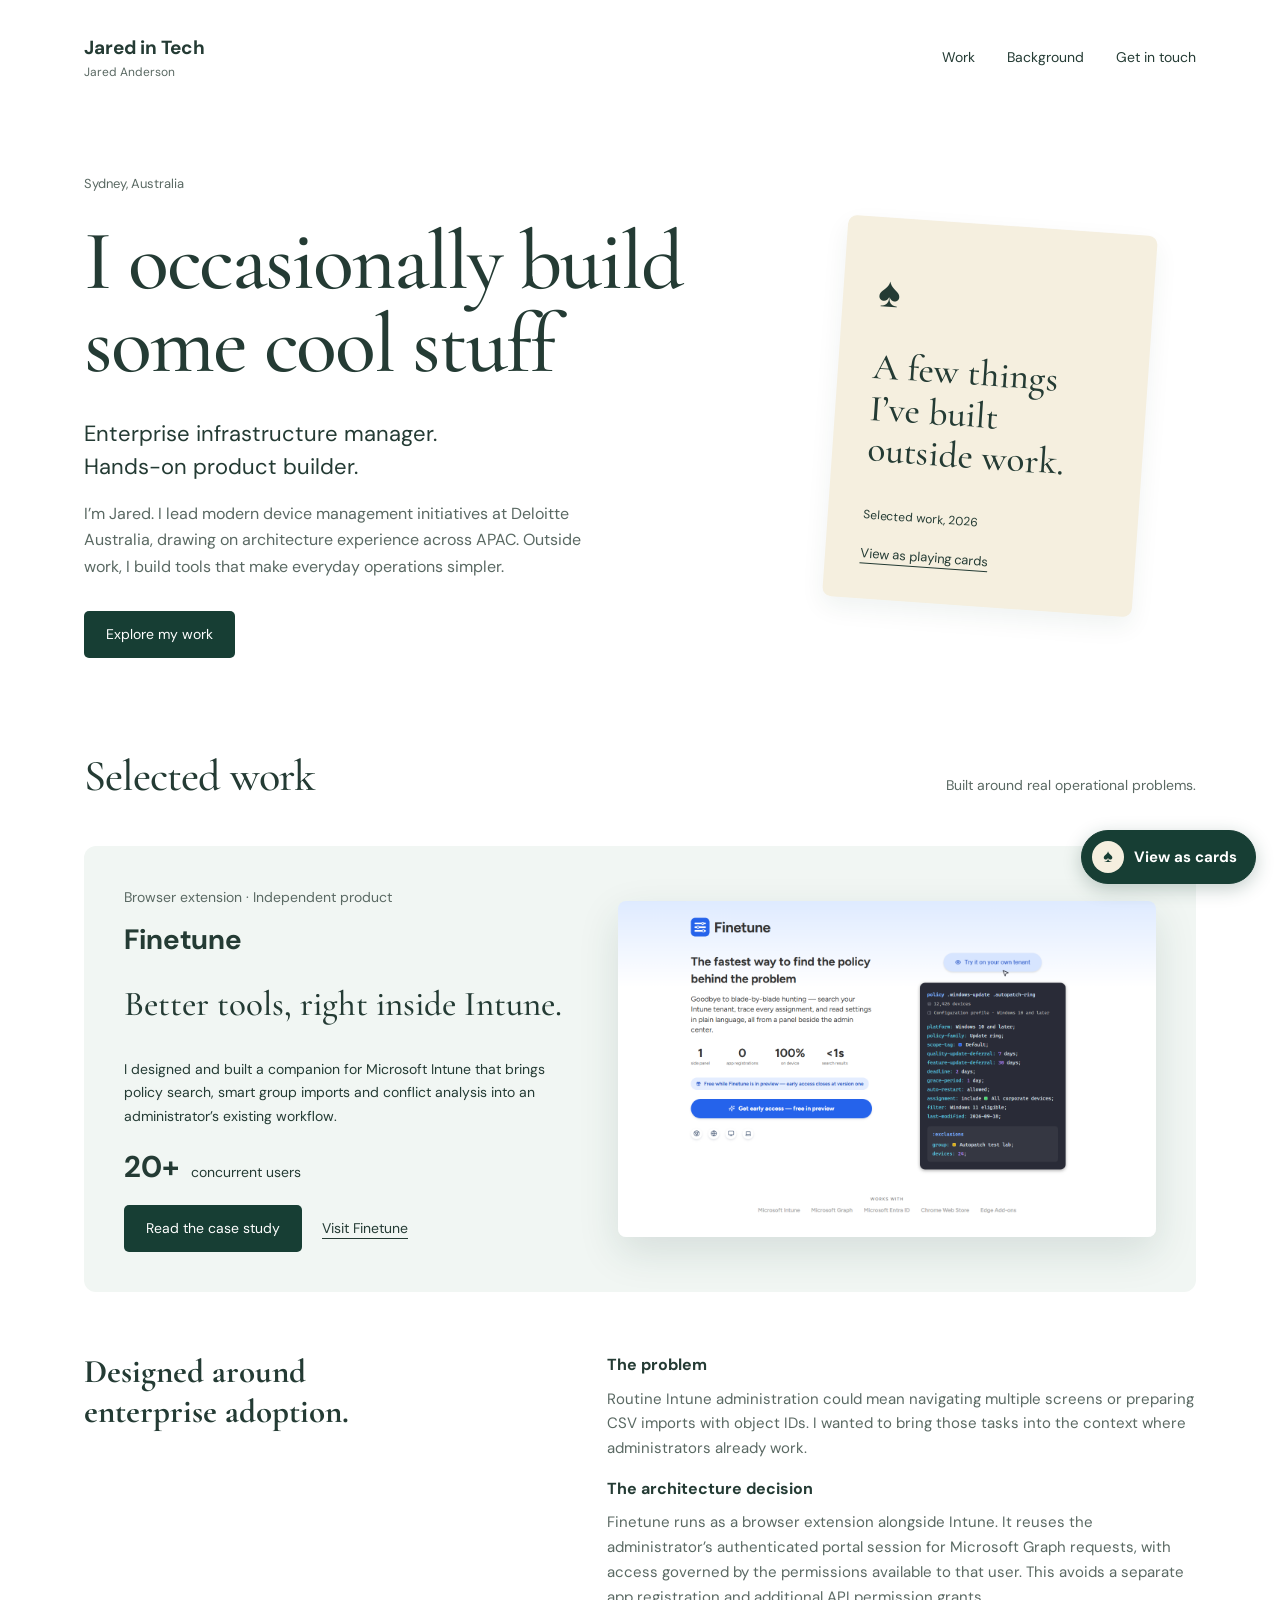
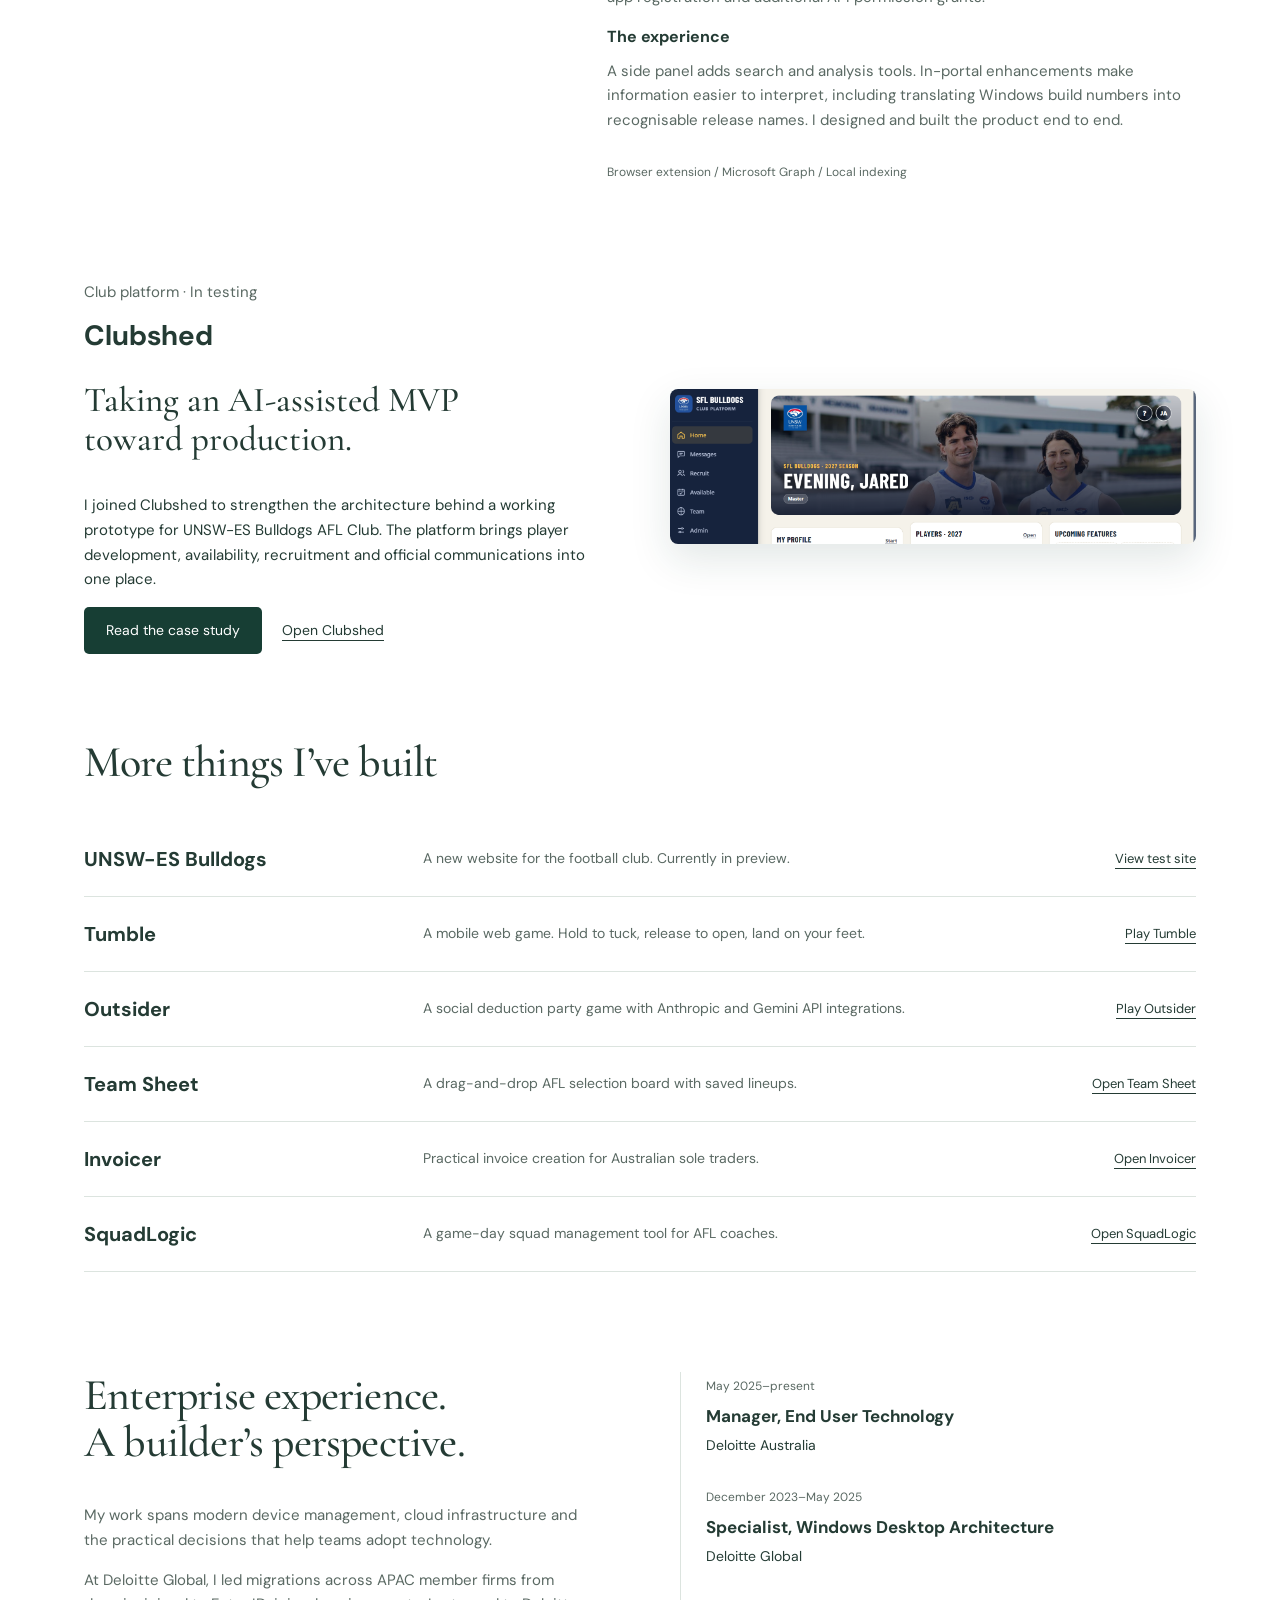
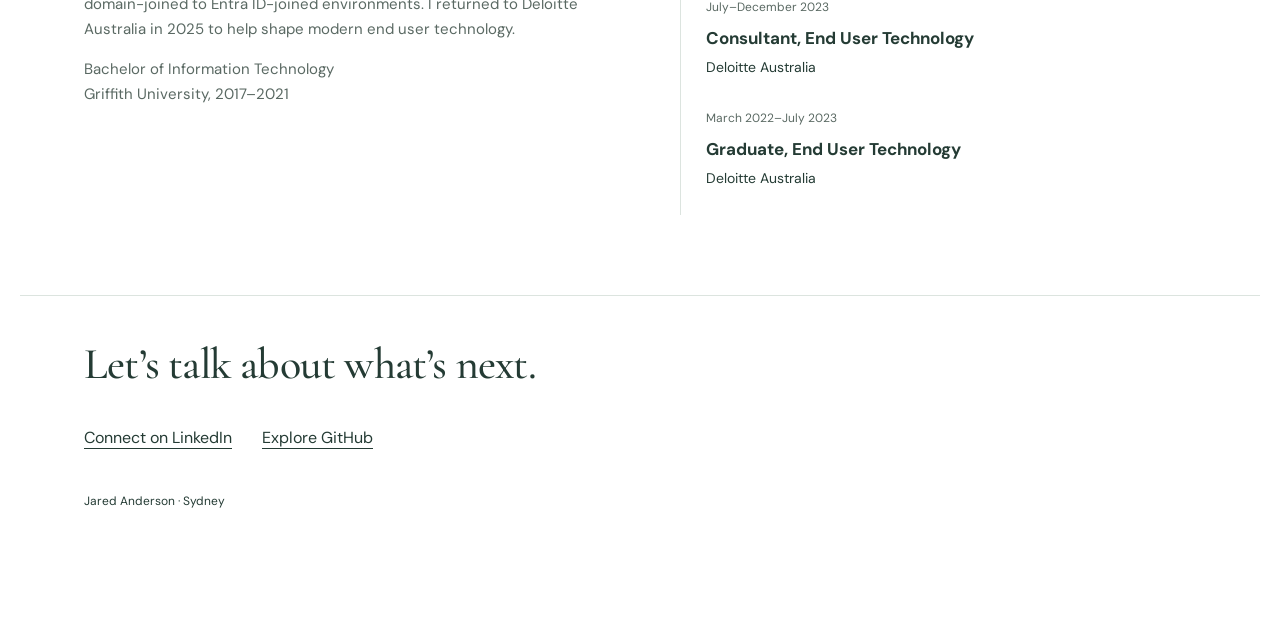
==== commit c53fac34: "Update the homepage card copy" ====
--- a/index.html
+++ b/index.html
@@ -14,7 +14,7 @@
   <link rel="stylesheet" href="mode-transition.css">
 </head>
 <body><a class="skip" href="#main">Skip to content</a><header><a class="brand" href="index.html">Jared in Tech<span>Jared Anderson</span></a><nav aria-label="Main navigation"><a href="#work">Work</a><a href="#background">Background</a><a href="https://www.linkedin.com/in/jando-/">Get in touch</a></nav></header>
-<main id="main"><section class="hero"><div><p class="intro">Sydney, Australia</p><h1>I occasionally build some cool stuff</h1><p class="lead">Enterprise infrastructure manager.<br>Hands-on product builder.</p><p class="bio">I’m Jared. I lead modern device management initiatives at Deloitte Australia, drawing on architecture experience across APAC. Outside work, I build tools that make everyday operations simpler.</p><a class="button" href="#work">Explore my work</a></div><aside class="hero-note"><span class="suit" aria-hidden="true">♠</span><p>From enterprise<br>architecture to<br>the things I build.</p><span>Selected work, 2026</span><a href="cards.html">View as playing cards</a></aside></section>
+<main id="main"><section class="hero"><div><p class="intro">Sydney, Australia</p><h1>I occasionally build some cool stuff</h1><p class="lead">Enterprise infrastructure manager.<br>Hands-on product builder.</p><p class="bio">I’m Jared. I lead modern device management initiatives at Deloitte Australia, drawing on architecture experience across APAC. Outside work, I build tools that make everyday operations simpler.</p><a class="button" href="#work">Explore my work</a></div><aside class="hero-note"><span class="suit" aria-hidden="true">♠</span><p>A few things I’ve built outside work.</p><span>Selected work, 2026</span><a href="cards.html">View as playing cards</a></aside></section>
 <section id="work" class="work"><div class="section-title"><h2>Selected work</h2><p>Built around real operational problems.</p></div><article id="finetune" class="feature"><div class="project-copy"><p class="context">Browser extension · Independent product</p><h3>Finetune</h3><p class="project-lead">Better tools, right inside Intune.</p><p>I designed and built a companion for Microsoft Intune that brings policy search, smart group imports and conflict analysis into an administrator’s existing workflow.</p><p class="result"><strong>20+</strong> concurrent users</p><div class="links"><a class="button" href="#finetune-story">Read the case study</a><a href="https://finetune.tools">Visit Finetune</a></div></div><a class="product-image" href="https://finetune.tools" aria-label="Visit Finetune"><img src="assets/finetune-preview.png" alt="Finetune interface preview" width="1200" height="800"></a></article>
 <div id="finetune-story" class="story"><h3>Designed around enterprise adoption.</h3><div><h4>The problem</h4><p>Routine Intune administration could mean navigating multiple screens or preparing CSV imports with object IDs. I wanted to bring those tasks into the context where administrators already work.</p><h4>The architecture decision</h4><p>Finetune runs as a browser extension alongside Intune. It reuses the administrator’s authenticated portal session for Microsoft Graph requests, with access governed by the permissions available to that user. This avoids a separate app registration and additional API permission grants.</p><h4>The experience</h4><p>A side panel adds search and analysis tools. In-portal enhancements make information easier to interpret, including translating Windows build numbers into recognisable release names. I designed and built the product end to end.</p><p class="stack">Browser extension / Microsoft Graph / Local indexing</p></div></div>
 <article id="clubshed" class="clubshed"><div><p class="context">Club platform · In testing</p><h3>Clubshed</h3><p class="project-lead">Taking an AI-assisted MVP<br>toward production.</p><p>I joined Clubshed to strengthen the architecture behind a working prototype for UNSW-ES Bulldogs AFL Club. The platform brings player development, availability, recruitment and official communications into one place.</p><div class="links"><a class="button" href="clubshed.html">Read the case study</a><a href="https://unsw.clubshed.app/">Open Clubshed</a></div></div><a class="product-image" href="https://unsw.clubshed.app/"><img src="assets/clubshed-dashboard.png" width="1657" height="488" alt="Clubshed dashboard for UNSW-ES Bulldogs showing the club banner and navigation" loading="lazy"></a></article>
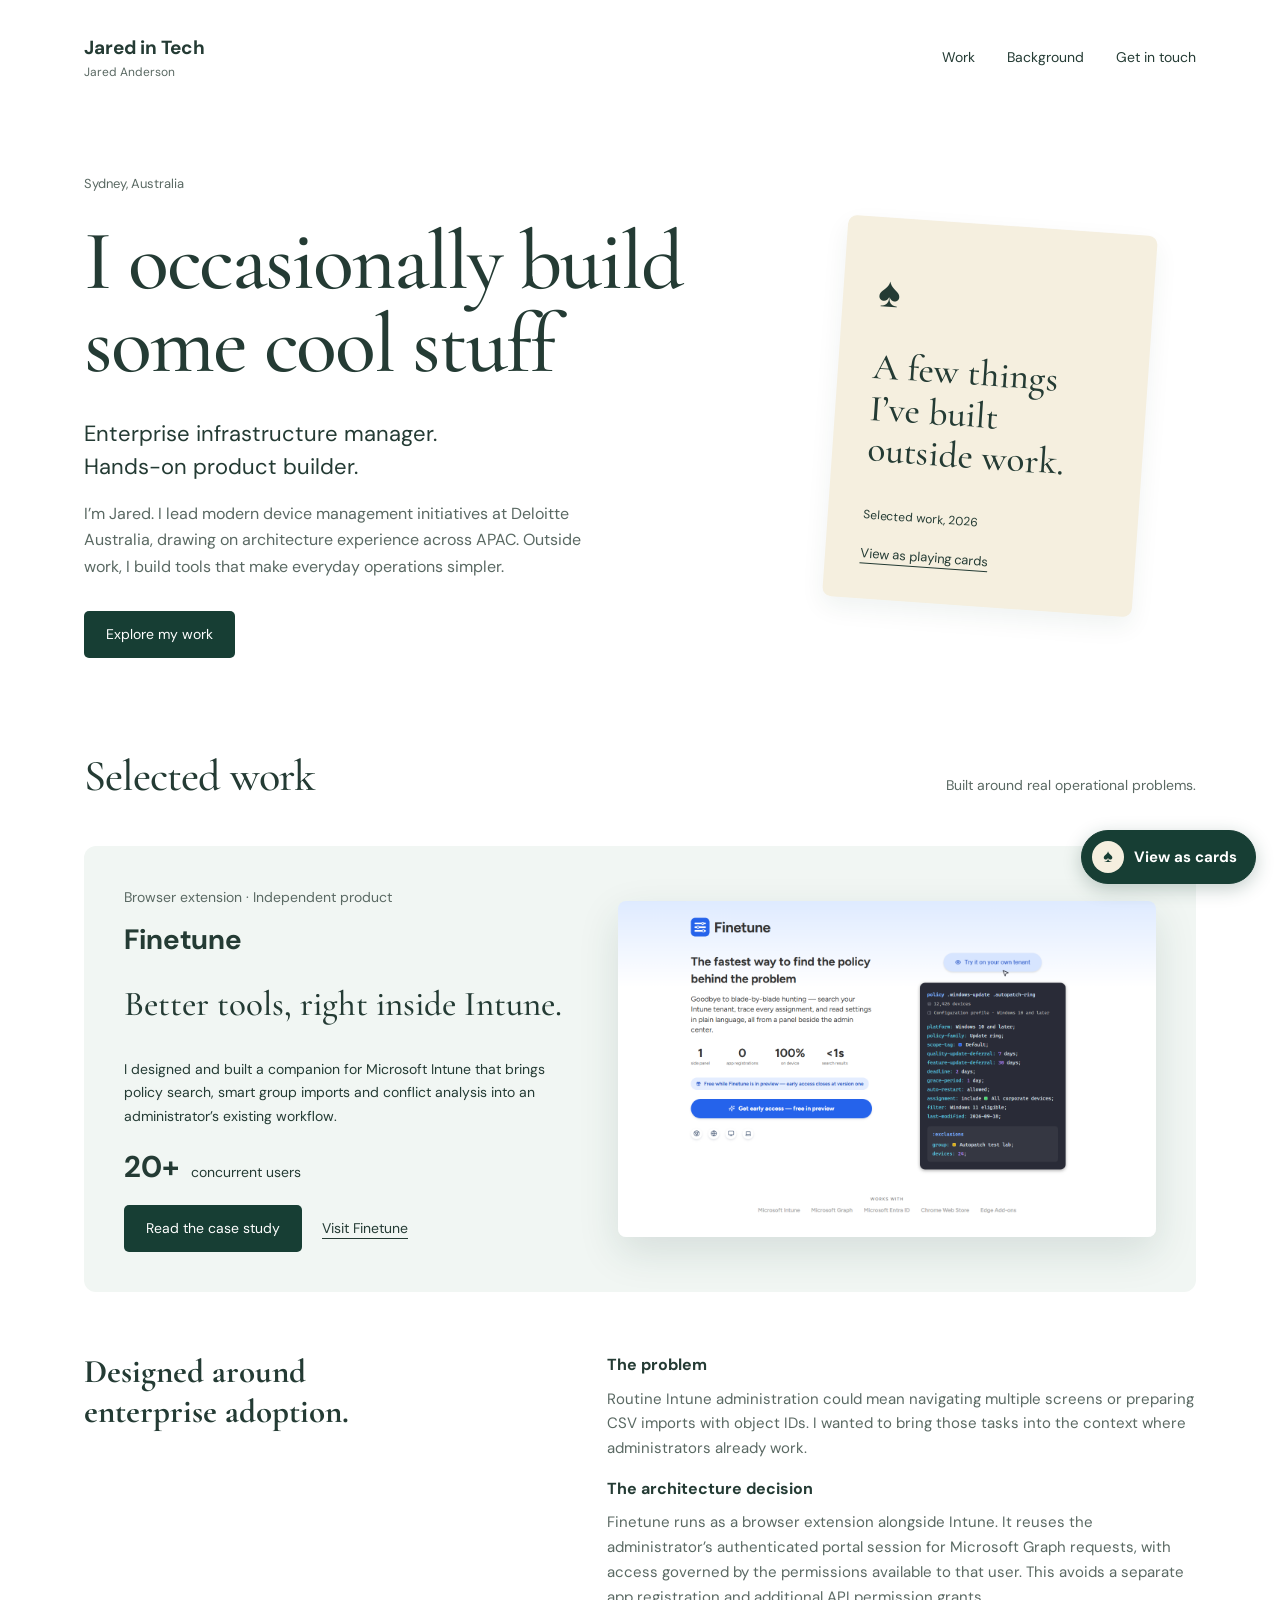
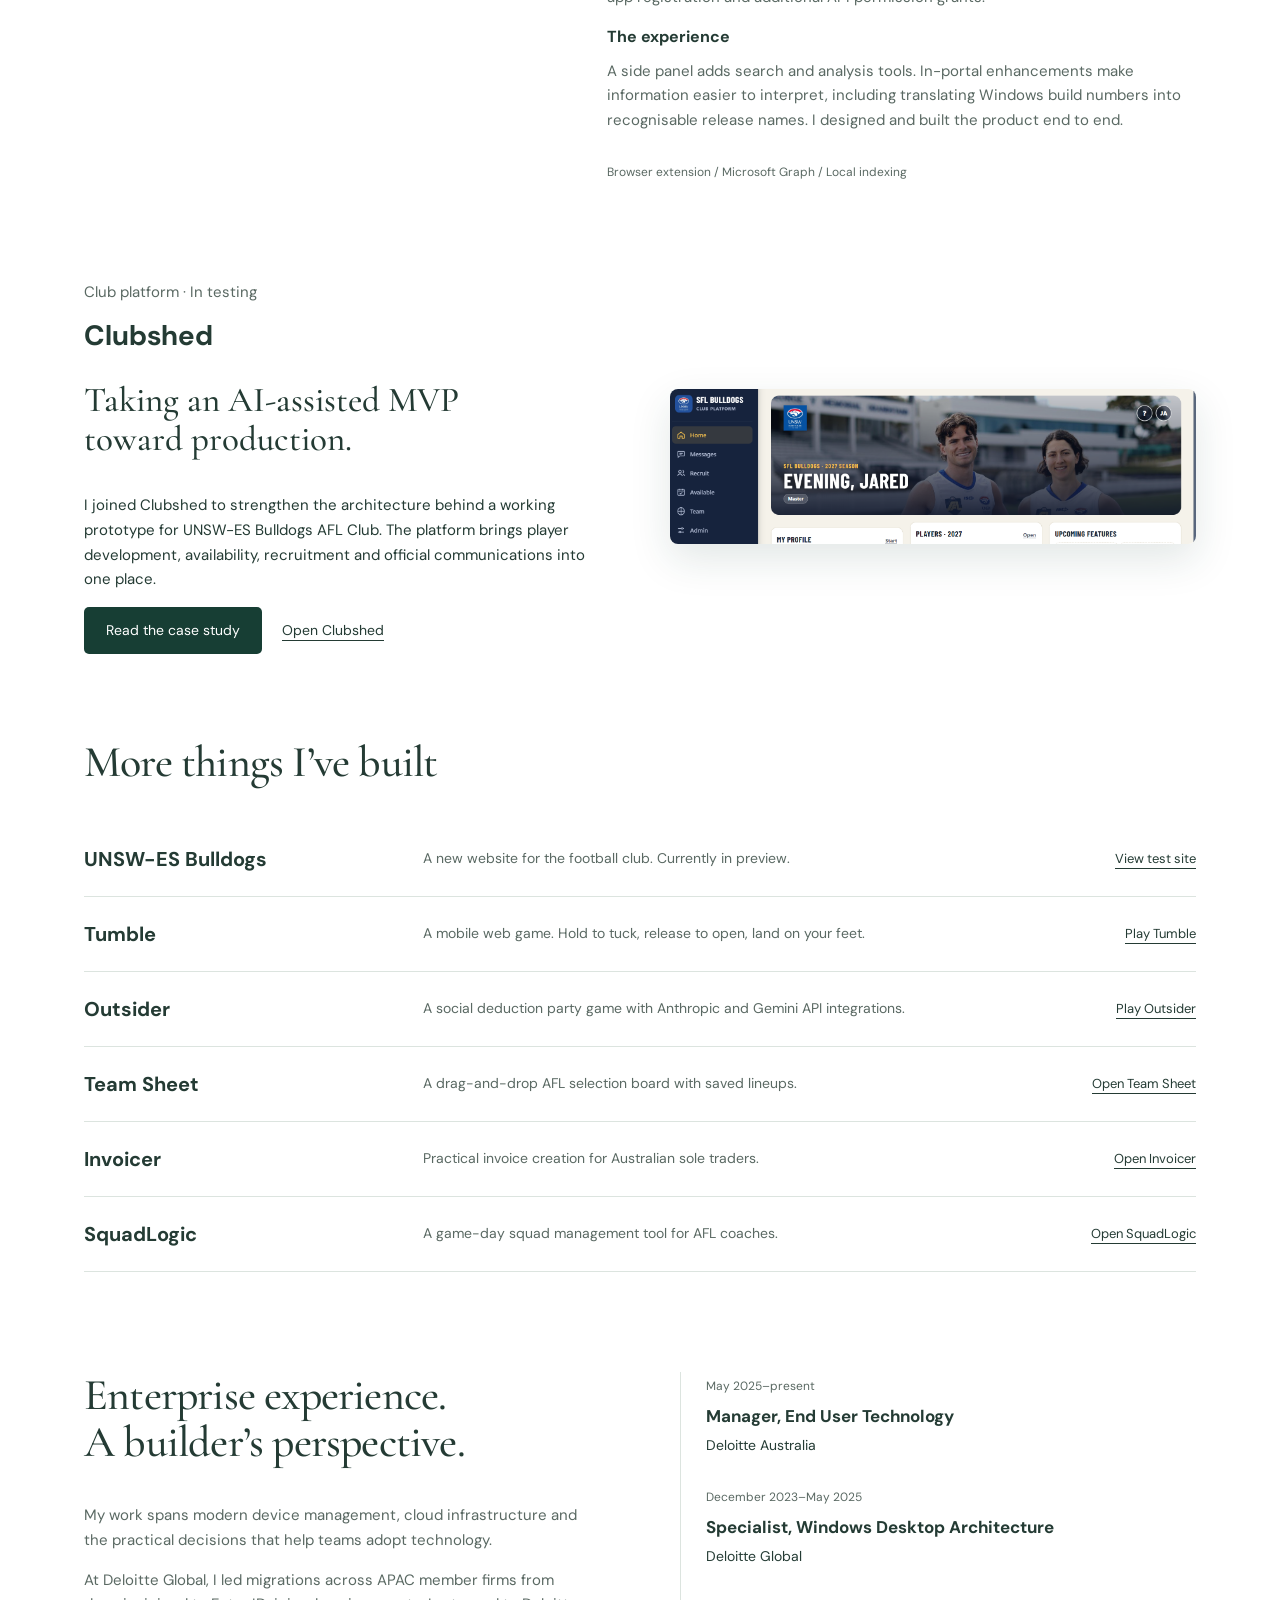
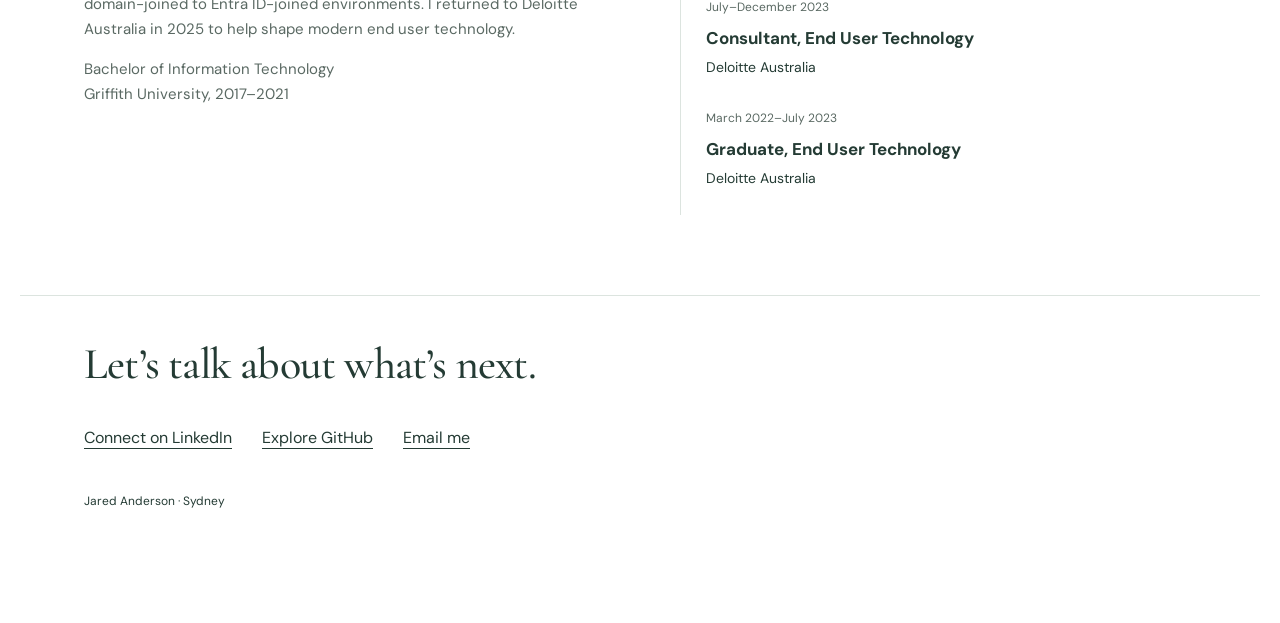
==== commit 6a8367db: "Add personal email contact to portfolio" ====
--- a/index.html
+++ b/index.html
@@ -27,4 +27,4 @@
 <a href="https://jaredando.github.io/soletrader"><h3>Invoicer</h3><p>Practical invoice creation for Australian sole traders.</p><span>Open Invoicer</span></a>
 <a href="https://jaredando.github.io/SquadLogic"><h3>SquadLogic</h3><p>A game-day squad management tool for AFL coaches.</p><span>Open SquadLogic</span></a></div></section>
 <section id="background" class="background"><div><h2>Enterprise experience.<br>A builder’s perspective.</h2><p>My work spans modern device management, cloud infrastructure and the practical decisions that help teams adopt technology.</p><p>At Deloitte Global, I led migrations across APAC member firms from domain-joined to Entra ID-joined environments. I returned to Deloitte Australia in 2025 to help shape modern end user technology.</p><p>Bachelor of Information Technology<br>Griffith University, 2017–2021</p></div><ol class="career"><li><span>May 2025–present</span><h3>Manager, End User Technology</h3><p>Deloitte Australia</p></li><li><span>December 2023–May 2025</span><h3>Specialist, Windows Desktop Architecture</h3><p>Deloitte Global</p></li><li><span>July–December 2023</span><h3>Consultant, End User Technology</h3><p>Deloitte Australia</p></li><li><span>March 2022–July 2023</span><h3>Graduate, End User Technology</h3><p>Deloitte Australia</p></li></ol></section></main>
-<footer><h2>Let’s talk about what’s next.</h2><div><a href="https://www.linkedin.com/in/jando-/">Connect on LinkedIn</a><a href="https://github.com/jaredando">Explore GitHub</a></div><p>Jared Anderson · Sydney</p></footer><a class="mode" href="cards.html"><span aria-hidden="true">♠</span> View as cards</a></body></html>
+<footer><h2>Let’s talk about what’s next.</h2><div><a href="https://www.linkedin.com/in/jando-/">Connect on LinkedIn</a><a href="https://github.com/jaredando">Explore GitHub</a><a href="mailto:jaredanderson0531@gmail.com">Email me</a></div><p>Jared Anderson · Sydney</p></footer><a class="mode" href="cards.html"><span aria-hidden="true">♠</span> View as cards</a></body></html>
--- a/style.css
+++ b/style.css
@@ -64,3 +64,4 @@
 @media (prefers-reduced-motion: no-preference) {
   .mode { animation-delay: -15s; }
 }
+footer > div { flex-wrap: wrap; }
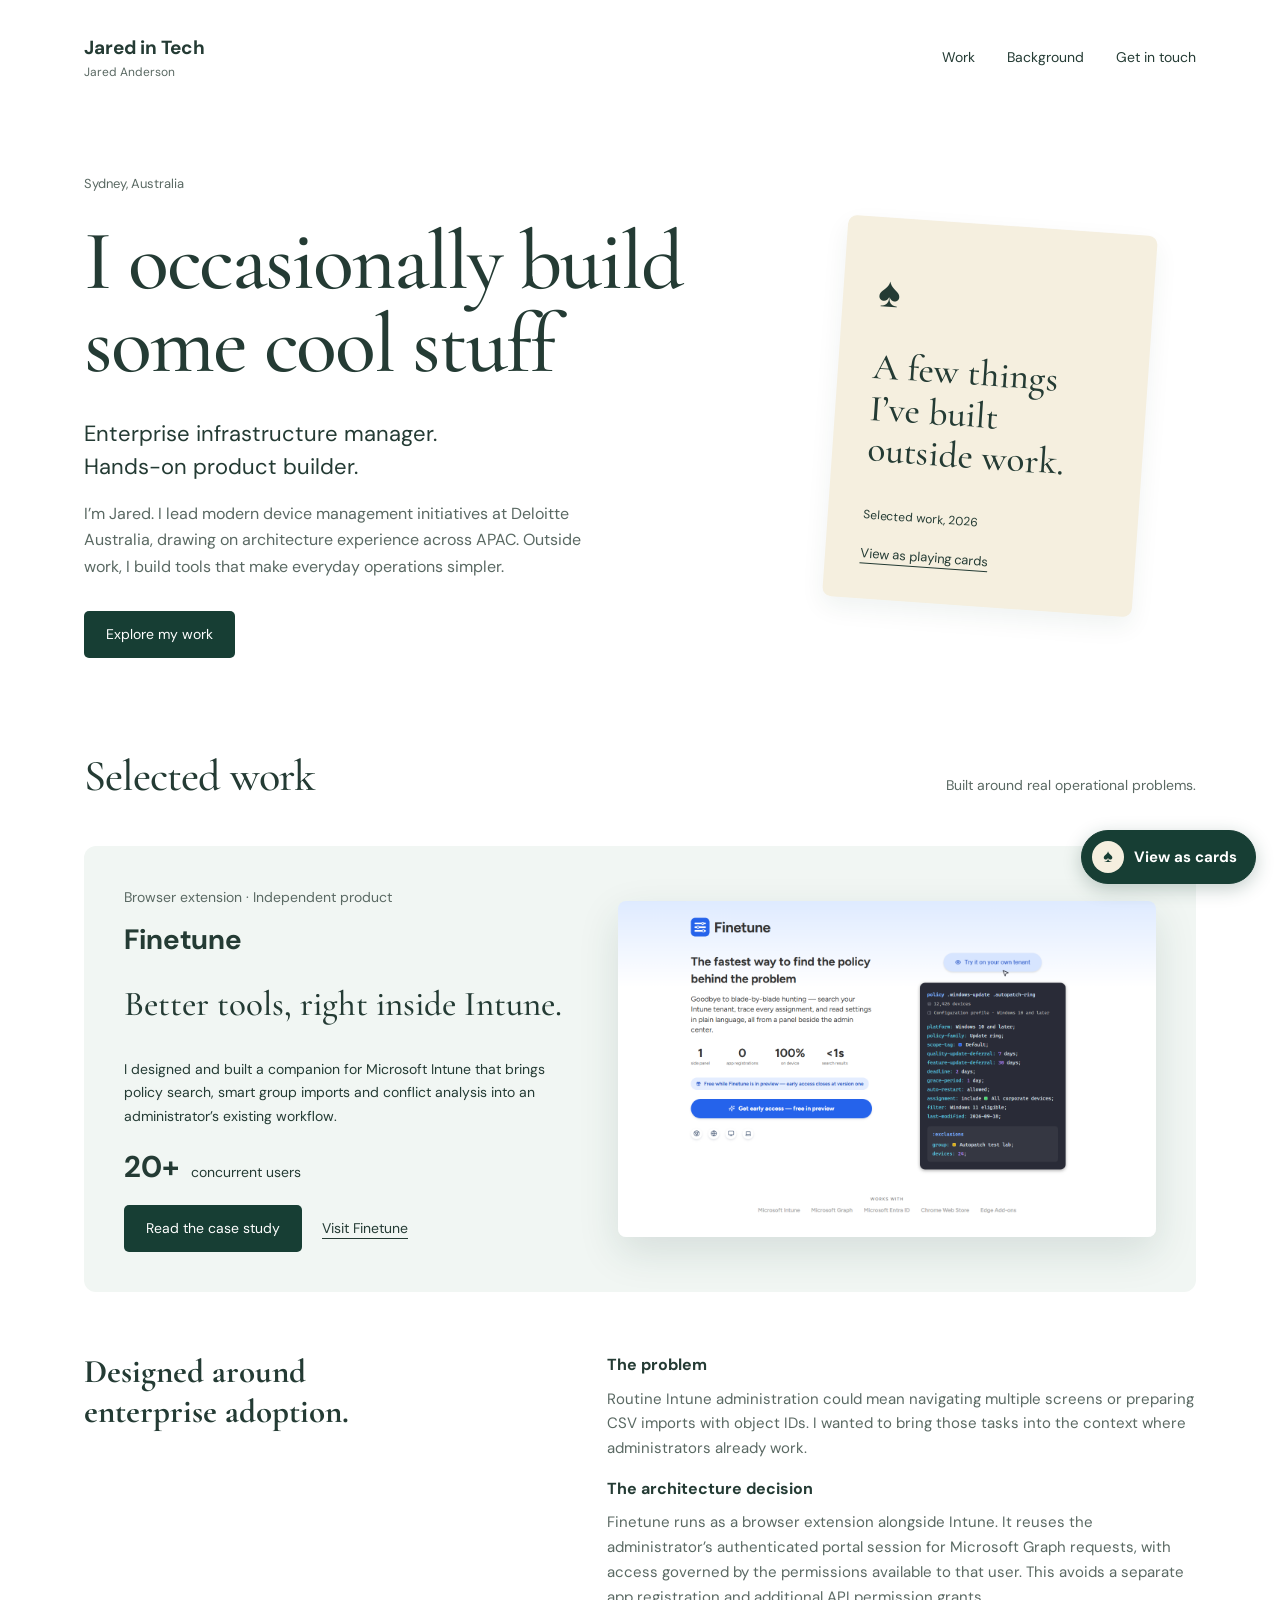
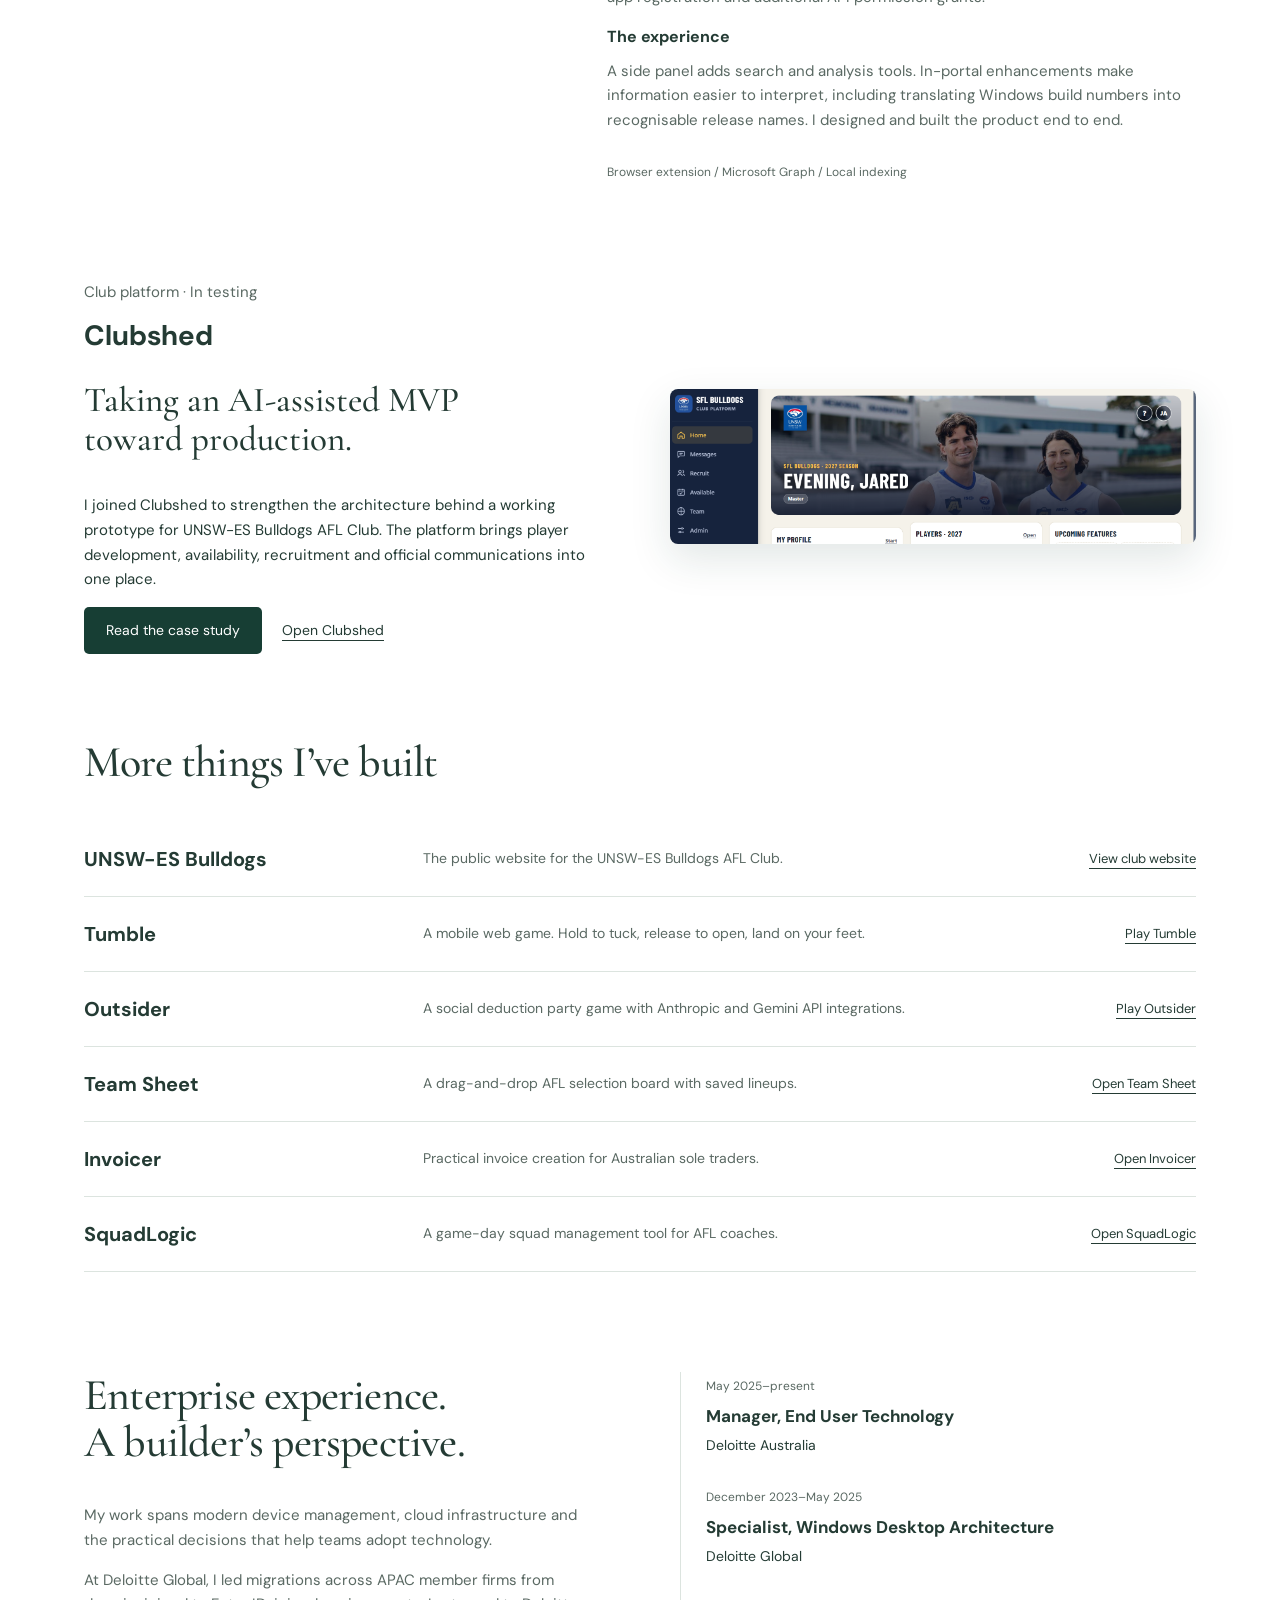
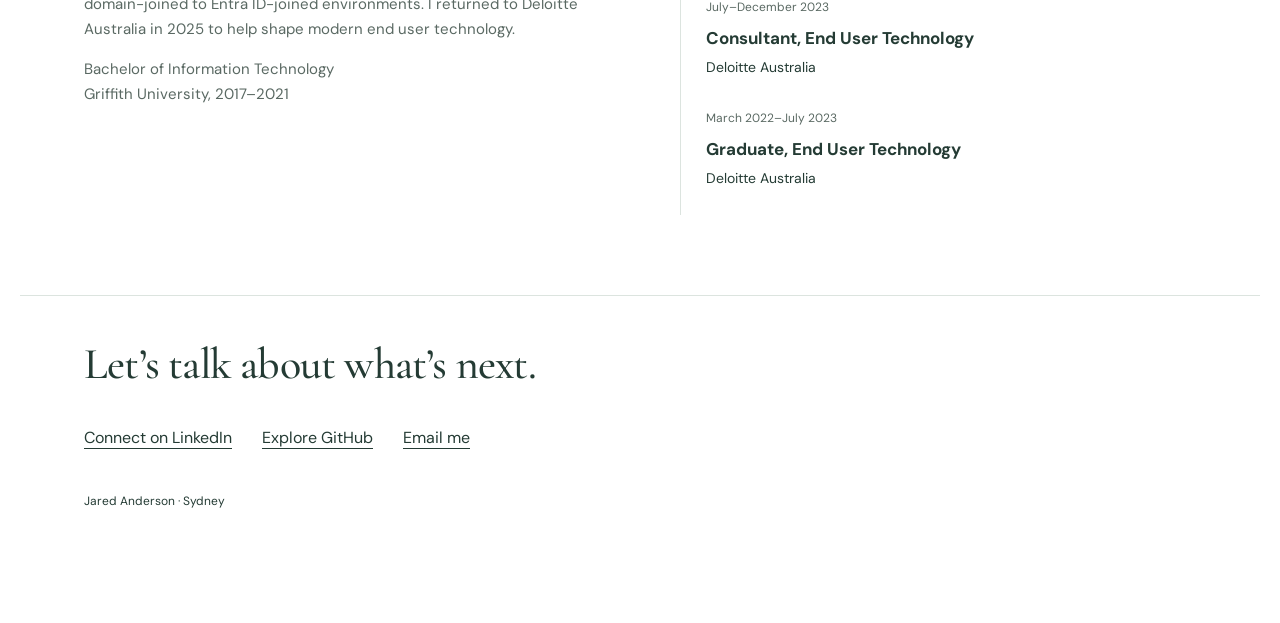
==== commit c707fe8d: "Link to public Bulldogs website" ====
--- a/index.html
+++ b/index.html
@@ -20,7 +20,7 @@
 <article id="clubshed" class="clubshed"><div><p class="context">Club platform · In testing</p><h3>Clubshed</h3><p class="project-lead">Taking an AI-assisted MVP<br>toward production.</p><p>I joined Clubshed to strengthen the architecture behind a working prototype for UNSW-ES Bulldogs AFL Club. The platform brings player development, availability, recruitment and official communications into one place.</p><div class="links"><a class="button" href="clubshed.html">Read the case study</a><a href="https://unsw.clubshed.app/">Open Clubshed</a></div></div><a class="product-image" href="https://unsw.clubshed.app/"><img src="assets/clubshed-dashboard.png" width="1657" height="488" alt="Clubshed dashboard for UNSW-ES Bulldogs showing the club banner and navigation" loading="lazy"></a></article>
 
 <div class="section-title"><h2>More things I’ve built</h2></div><div class="project-list">
-<a href="https://newbulldogs.clubshed.app"><h3>UNSW-ES Bulldogs</h3><p>A new website for the football club. Currently in preview.</p><span>View test site</span></a>
+<a href="https://www.unswesbulldogs.com.au/"><h3>UNSW-ES Bulldogs</h3><p>The public website for the UNSW-ES Bulldogs AFL Club.</p><span>View club website</span></a>
 <a href="tumble.html"><h3>Tumble</h3><p>A mobile web game. Hold to tuck, release to open, land on your feet.</p><span>Play Tumble</span></a>
 <a href="https://jaredando.github.io/Outsider"><h3>Outsider</h3><p>A social deduction party game with Anthropic and Gemini API integrations.</p><span>Play Outsider</span></a>
 <a href="https://jaredando.github.io/AFLselector/?view=1"><h3>Team Sheet</h3><p>A drag-and-drop AFL selection board with saved lineups.</p><span>Open Team Sheet</span></a>
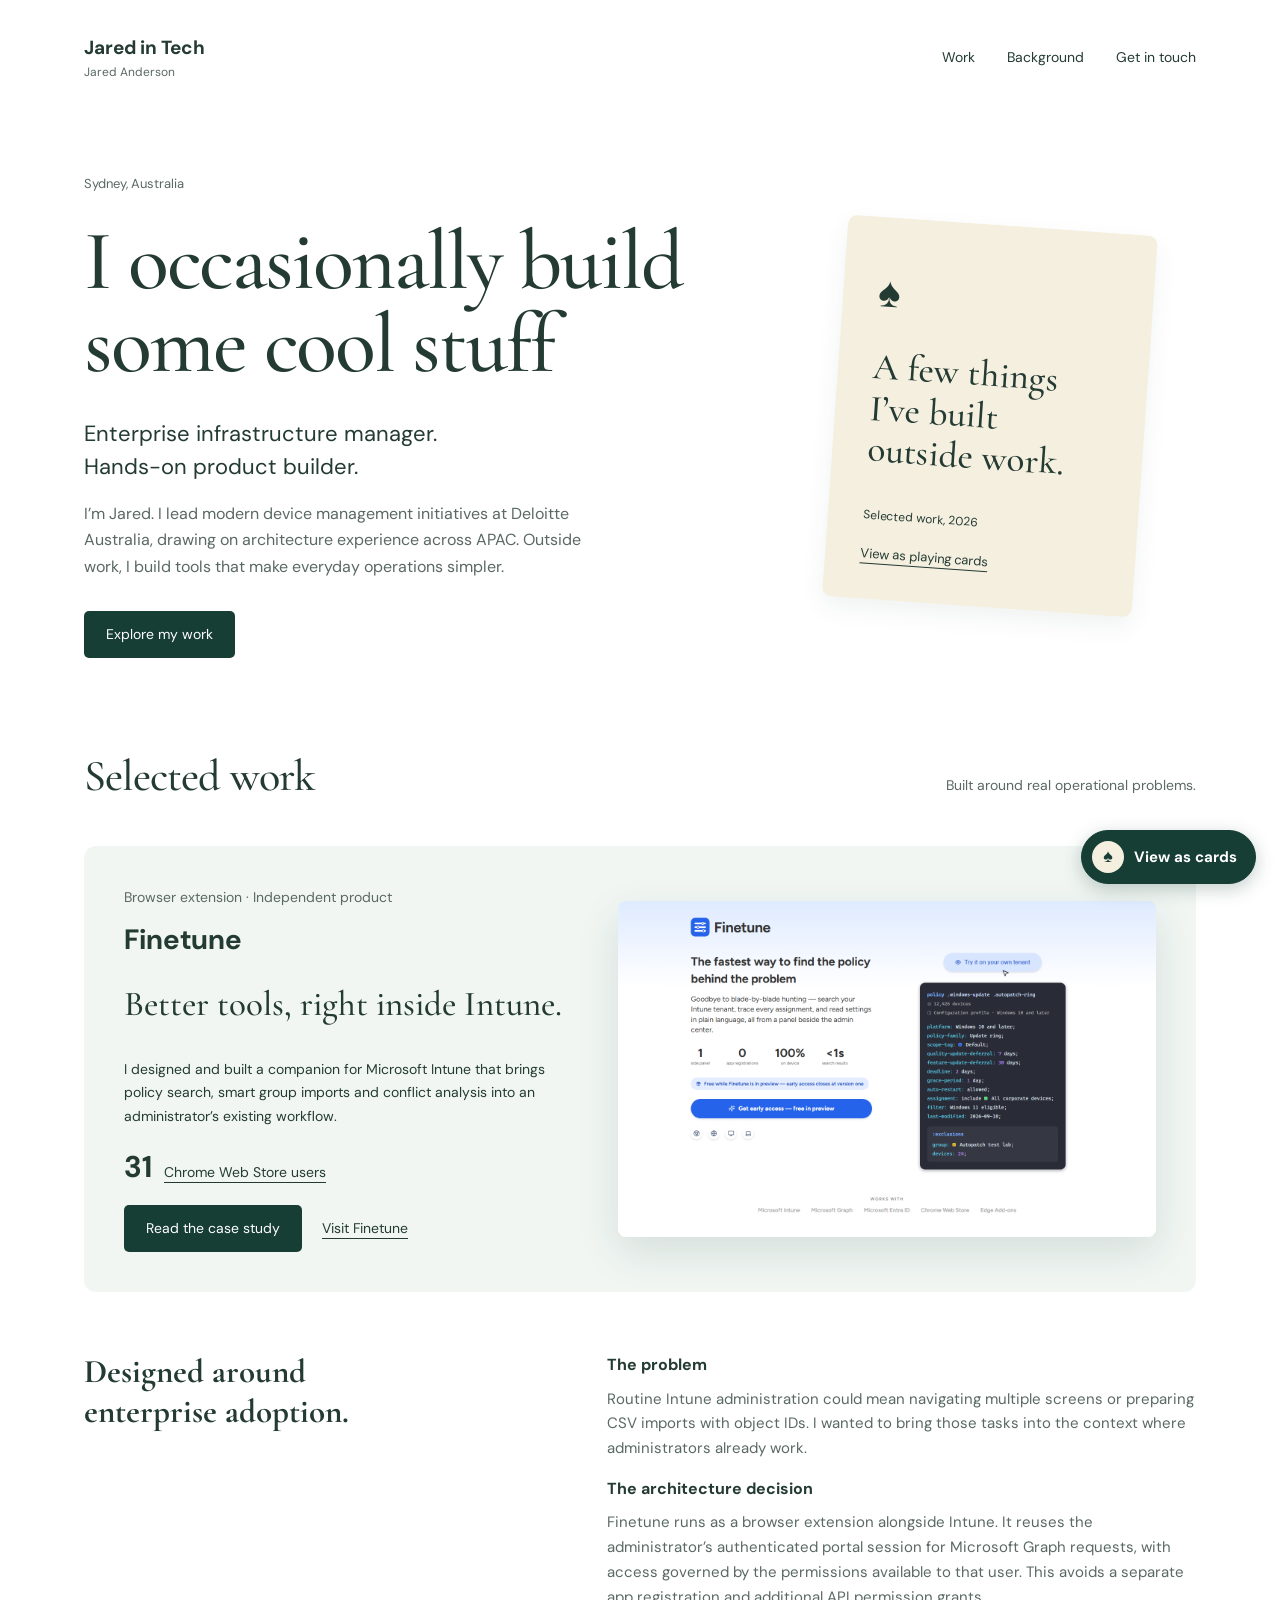
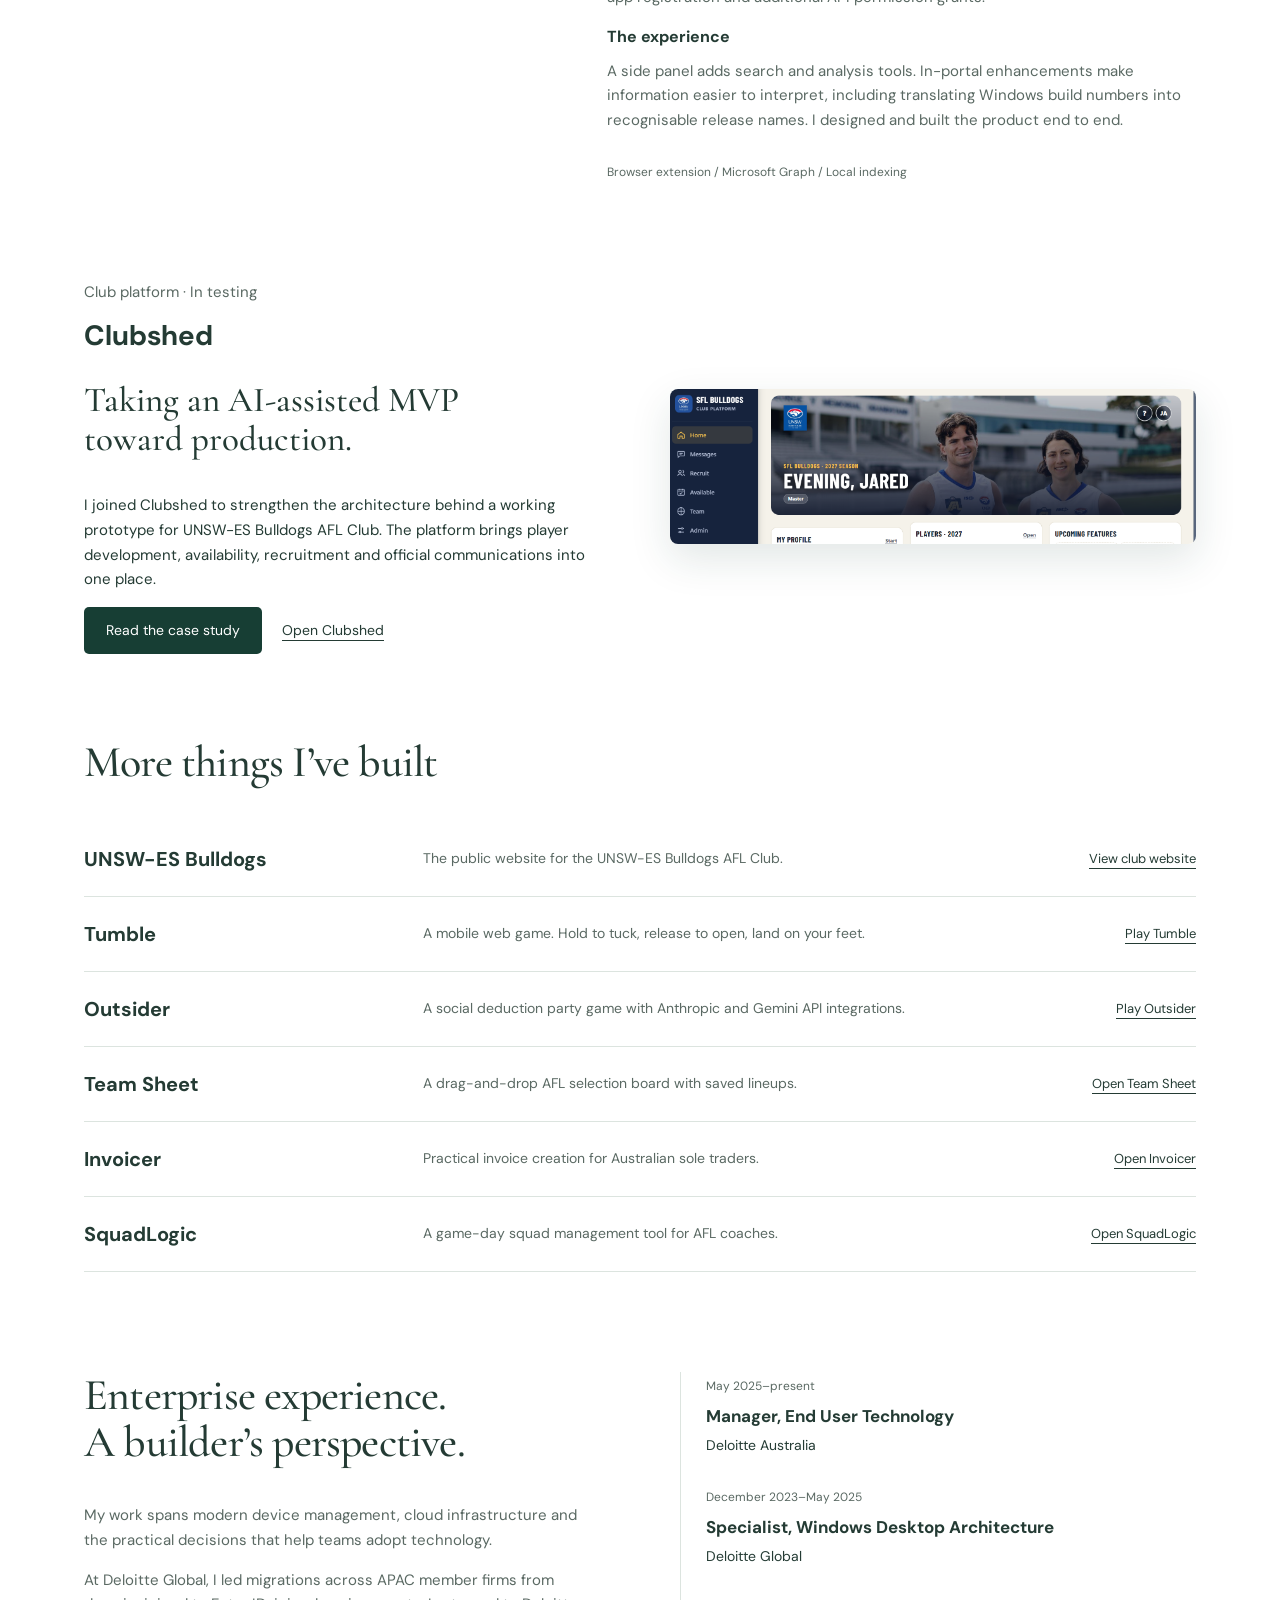
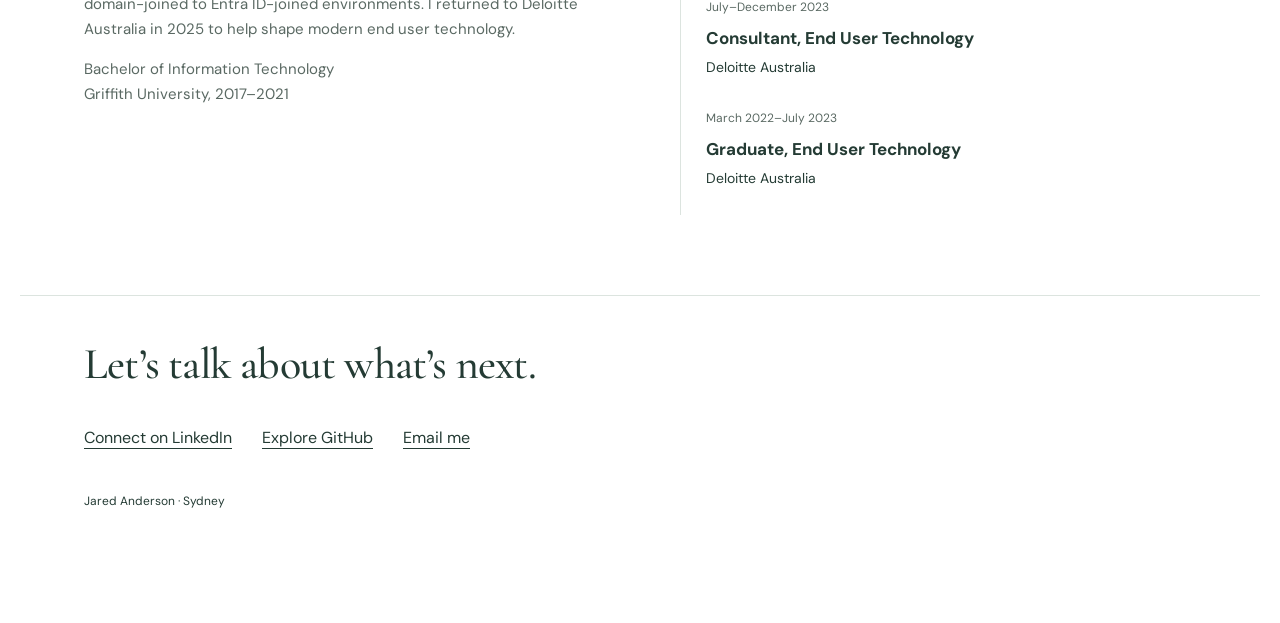
==== commit ba4cb735: "Refresh public Finetune user count daily" ====
--- a/index.html
+++ b/index.html
@@ -12,10 +12,10 @@
   <meta property="og:image:alt" content="Jared Anderson — architecture and products portfolio">
   <meta name="twitter:card" content="summary_large_image">
   <link rel="stylesheet" href="mode-transition.css">
-</head>
+<script src="assets/finetune-users.js" defer></script></head>
 <body><a class="skip" href="#main">Skip to content</a><header><a class="brand" href="index.html">Jared in Tech<span>Jared Anderson</span></a><nav aria-label="Main navigation"><a href="#work">Work</a><a href="#background">Background</a><a href="https://www.linkedin.com/in/jando-/">Get in touch</a></nav></header>
 <main id="main"><section class="hero"><div><p class="intro">Sydney, Australia</p><h1>I occasionally build some cool stuff</h1><p class="lead">Enterprise infrastructure manager.<br>Hands-on product builder.</p><p class="bio">I’m Jared. I lead modern device management initiatives at Deloitte Australia, drawing on architecture experience across APAC. Outside work, I build tools that make everyday operations simpler.</p><a class="button" href="#work">Explore my work</a></div><aside class="hero-note"><span class="suit" aria-hidden="true">♠</span><p>A few things I’ve built outside work.</p><span>Selected work, 2026</span><a href="cards.html">View as playing cards</a></aside></section>
-<section id="work" class="work"><div class="section-title"><h2>Selected work</h2><p>Built around real operational problems.</p></div><article id="finetune" class="feature"><div class="project-copy"><p class="context">Browser extension · Independent product</p><h3>Finetune</h3><p class="project-lead">Better tools, right inside Intune.</p><p>I designed and built a companion for Microsoft Intune that brings policy search, smart group imports and conflict analysis into an administrator’s existing workflow.</p><p class="result"><strong>20+</strong> concurrent users</p><div class="links"><a class="button" href="#finetune-story">Read the case study</a><a href="https://finetune.tools">Visit Finetune</a></div></div><a class="product-image" href="https://finetune.tools" aria-label="Visit Finetune"><img src="assets/finetune-preview.png" alt="Finetune interface preview" width="1200" height="800"></a></article>
+<section id="work" class="work"><div class="section-title"><h2>Selected work</h2><p>Built around real operational problems.</p></div><article id="finetune" class="feature"><div class="project-copy"><p class="context">Browser extension · Independent product</p><h3>Finetune</h3><p class="project-lead">Better tools, right inside Intune.</p><p>I designed and built a companion for Microsoft Intune that brings policy search, smart group imports and conflict analysis into an administrator’s existing workflow.</p><p class="result"><strong data-finetune-users>31</strong> <a href="https://chromewebstore.google.com/detail/finetune/aodcklfljbgpfkkapbkggplcejggidgo">Chrome Web Store users</a></p><div class="links"><a class="button" href="#finetune-story">Read the case study</a><a href="https://finetune.tools">Visit Finetune</a></div></div><a class="product-image" href="https://finetune.tools" aria-label="Visit Finetune"><img src="assets/finetune-preview.png" alt="Finetune interface preview" width="1200" height="800"></a></article>
 <div id="finetune-story" class="story"><h3>Designed around enterprise adoption.</h3><div><h4>The problem</h4><p>Routine Intune administration could mean navigating multiple screens or preparing CSV imports with object IDs. I wanted to bring those tasks into the context where administrators already work.</p><h4>The architecture decision</h4><p>Finetune runs as a browser extension alongside Intune. It reuses the administrator’s authenticated portal session for Microsoft Graph requests, with access governed by the permissions available to that user. This avoids a separate app registration and additional API permission grants.</p><h4>The experience</h4><p>A side panel adds search and analysis tools. In-portal enhancements make information easier to interpret, including translating Windows build numbers into recognisable release names. I designed and built the product end to end.</p><p class="stack">Browser extension / Microsoft Graph / Local indexing</p></div></div>
 <article id="clubshed" class="clubshed"><div><p class="context">Club platform · In testing</p><h3>Clubshed</h3><p class="project-lead">Taking an AI-assisted MVP<br>toward production.</p><p>I joined Clubshed to strengthen the architecture behind a working prototype for UNSW-ES Bulldogs AFL Club. The platform brings player development, availability, recruitment and official communications into one place.</p><div class="links"><a class="button" href="clubshed.html">Read the case study</a><a href="https://unsw.clubshed.app/">Open Clubshed</a></div></div><a class="product-image" href="https://unsw.clubshed.app/"><img src="assets/clubshed-dashboard.png" width="1657" height="488" alt="Clubshed dashboard for UNSW-ES Bulldogs showing the club banner and navigation" loading="lazy"></a></article>
 
